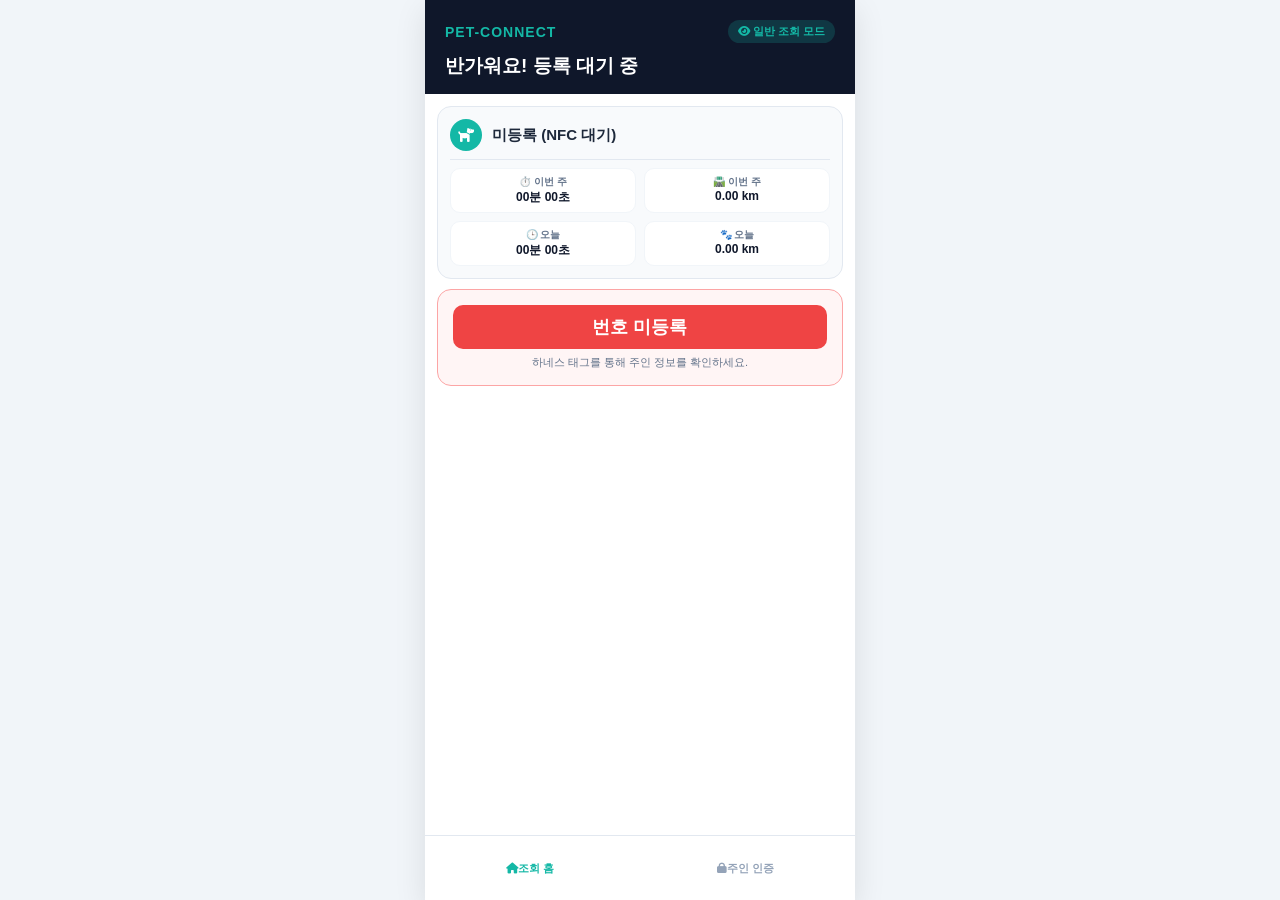
==== index.html @ a375eed9 "Update index.html" ====
<!DOCTYPE html>
<html lang="ko">
<head>
    <meta charset="UTF-8">
    <meta name="viewport" content="width=device-width, initial-scale=1.0">
    
    <meta property="og:type" content="website">
    <meta property="og:url" content="https://cordeliai.github.io/nfc_dog/">
    <meta property="og:title" content="PetConnect | 스마트 하네스 케어 시스템">
    <meta property="og:description" content="NFC 하네스 태그로 관리하는 우리 아이 맞춤형 펫테크 플랫폼">
    <meta property="og:image" content="https://cdn-icons-png.flaticon.com/512/5267/5267332.png">
    
    <title>PetConnect | 스마트 하네스 시스템</title>
    <link rel="stylesheet" href="https://cdnjs.cloudflare.com/ajax/libs/font-awesome/6.5.1/css/all.min.css">
    
    <style>
        * { box-sizing: border-box; margin: 0; padding: 0; font-family: 'Malgun Gothic', sans-serif; }
        body { background-color: #f1f5f9; display: flex; justify-content: center; min-height: 100vh; }

        .app-container {
            width: 100%; max-width: 430px; background: #ffffff; box-shadow: 0 10px 30px rgba(0,0,0,0.1);
            position: relative; display: flex; flex-direction: column; height: 100vh; overflow: hidden;
        }

        header { background-color: #0f172a; color: #ffffff; padding: 20px 20px 15px 20px; }
        .header-top { display: flex; justify-content: space-between; align-items: center; margin-bottom: 10px; }
        .logo { color: #14b8a6; font-weight: bold; letter-spacing: 1px; font-size: 14px; }
        .badge { background: rgba(20, 184, 166, 0.2); color: #14b8a6; padding: 4px 10px; border-radius: 20px; font-size: 11px; font-weight: bold; }
        .badge.admin-badge { background: rgba(239, 68, 68, 0.2); color: #ef4444; display: none; }
        header h1 { font-size: 19px; font-weight: bold; }

        main { flex-grow: 1; padding: 12px; overflow-y: auto; display: flex; flex-direction: column; gap: 10px; padding-bottom: 90px; }

        /* 대시보드 */
        .dashboard { background: #f8fafc; padding: 12px; border-radius: 14px; border: 1px solid #e2e8f0; }
        .profile { display: flex; align-items: center; gap: 10px; border-bottom: 1px solid #e2e8f0; padding-bottom: 8px; margin-bottom: 8px; }
        .profile-icon { width: 32px; height: 32px; background: #14b8a6; border-radius: 50%; display: flex; align-items: center; justify-content: center; color: white; font-size: 14px; }
        .profile-name { font-size: 15px; font-weight: bold; color: #1e293b; }
        .stats-grid { display: grid; grid-template-columns: 1fr 1fr; gap: 8px; }
        .stat-box { background: #ffffff; padding: 6px; border-radius: 10px; text-align: center; border: 1px solid #f1f5f9; }
        .stat-label { font-size: 10px; color: #64748b; font-weight: bold; }
        .stat-value { font-size: 12px; font-weight: bold; color: #0f172a; }

        /* 탭 메뉴 */
        .tab-menu { display: flex; background: #f1f5f9; padding: 4px; border-radius: 10px; margin-bottom: 5px; }
        .tab-btn { flex: 1; padding: 8px; border: none; background: none; font-size: 12px; font-weight: bold; color: #64748b; cursor: pointer; border-radius: 8px; display: flex; align-items: center; justify-content: center; gap: 4px; }
        .tab-btn.active { background: #ffffff; color: #0f172a; box-shadow: 0 2px 4px rgba(0,0,0,0.05); }

        .tab-content { display: none; flex-direction: column; gap: 10px; }
        .tab-content.active { display: flex; }

        /* 정보 수정 폼 */
        .info-form { display: flex; flex-direction: column; gap: 10px; }
        .input-group { display: flex; flex-direction: column; gap: 4px; }
        .input-group label { font-size: 12px; font-weight: bold; color: #475569; padding-left: 4px; }
        .input-group input, .input-group textarea { padding: 10px; border: 1px solid #cbd5e1; border-radius: 10px; font-size: 14px; outline: none; }
        .input-group textarea { resize: none; height: 60px; }

        /* 카드 및 버튼 */
        .card { background: #ffffff; border: 1px solid #e2e8f0; padding: 12px; border-radius: 14px; }
        .card-title { font-size: 13px; font-weight: bold; color: #1e293b; margin-bottom: 8px; display: flex; align-items: center; gap: 6px; }
        .btn-main { width: 100%; padding: 12px; background-color: #007aff; color: white; border: none; border-radius: 10px; font-size: 14px; font-weight: bold; cursor: pointer; }

        /* 산책/케어 섹션 */
        .walk-section { text-align: center; padding: 10px 0; background: #f8fafc; border-radius: 14px; border: 1px dashed #cbd5e1; }
        .circle-btn { width: 90px; height: 90px; border-radius: 50%; border: 5px solid #f1f5f9; background-color: #0f172a; color: white; font-size: 12px; font-weight: bold; display: inline-flex; flex-direction: column; align-items: center; justify-content: center; gap: 4px; cursor: pointer; }
        .feed-counter { display: flex; align-items: center; justify-content: center; gap: 15px; }
        .poop-group { display: grid; grid-template-columns: repeat(3, 1fr); gap: 6px; }
        .btn-poop { padding: 8px 2px; border: 1px solid #e2e8f0; background: #f8fafc; border-radius: 8px; font-size: 11px; font-weight: bold; color: #64748b; cursor: pointer; }
        .btn-poop.active-normal { background: #dcfce7; color: #15803d; border-color: #86efac; }
        .btn-poop.active-warn { background: #fef9c3; color: #a16207; border-color: #fef08a; }
        .btn-poop.active-danger { background: #fee2e2; color: #b91c1c; border-color: #fca5a5; }

        /* 우리엔 모달 */
        .urien-modal { position: fixed; top: 0; left: 0; width: 100%; height: 100%; background: rgba(0,0,0,0.5); display: none; justify-content: center; align-items: center; z-index: 100; padding: 15px; }
        .urien-screen { background: #f4f6fa; width: 100%; max-width: 380px; height: 85vh; border-radius: 30px; display: flex; flex-direction: column; overflow-y: auto; border: 4px solid #000; }
        .urien-header { background: #007aff; color: white; padding: 20px; }
        .urien-body { padding: 15px; display: flex; flex-direction: column; gap: 12px; }

        /* 일반 조회(SOS) 뷰 */
        .guest-view-section { background: #fff5f5; border: 1px solid #fca5a5; padding: 15px; border-radius: 14px; text-align: center; }
        .phone-display { background: #ef4444; color: white; padding: 10px; border-radius: 10px; font-size: 18px; font-weight: bold; margin-bottom: 6px; }

        /* 하단 바 */
        nav { position: absolute; bottom: 0; left: 0; width: 100%; height: 65px; border-top: 1px solid #e2e8f0; background: #ffffff; display: flex; justify-content: space-around; align-items: center; z-index: 10; }
        .nav-btn { background: none; border: none; cursor: pointer; text-align: center; font-size: 11px; font-weight: bold; color: #94a3b8; }
        .nav-btn.active { color: #14b8a6; }
        .nav-btn.owner-lock.unlocked { color: #ef4444; }
    </style>
</head>
<body>

    <div class="app-container">
        <header>
            <div class="header-top">
                <span class="logo">PET-CONNECT</span>
                <span id="guestBadge" class="badge"><i class="fa-solid fa-eye"></i> 일반 조회 모드</span>
                <span id="adminBadge" class="badge admin-badge"><i class="fa-solid fa-lock-open"></i> 주인 모드 활성</span>
            </div>
            <h1 id="welcomeText">반가워요! 등록 대기 중</h1>
        </header>

        <main>
            <div class="dashboard">
                <div class="profile">
                    <div class="profile-icon"><i class="fa-solid fa-dog"></i></div>
                    <div id="dashboardName" class="profile-name">미등록 (NFC 대기)</div>
                </div>
                <div class="stats-grid">
                    <div class="stat-box"><div class="stat-label">⏱️ 이번 주</div><div id="totalAccumulatedTime" class="stat-value">00분 00초</div></div>
                    <div class="stat-box"><div class="stat-label">🛣️ 이번 주</div><div id="totalAccumulatedKm" class="stat-value">0.00 km</div></div>
                    <div class="stat-box"><div class="stat-label">🕒 오늘</div><div id="todayTotalTime" class="stat-value">00분 00초</div></div>
                    <div class="stat-box"><div class="stat-label">🐾 오늘</div><div id="todayTotalKm" class="stat-value">0.00 km</div></div>
                </div>
            </div>

            <div id="guestView" class="guest-view-section">
                <div id="guestPhone" class="phone-display">번호 미등록</div>
                <p id="guestNotes" style="font-size:11px; color:#64748b;">하네스 태그를 통해 주인 정보를 확인하세요.</p>
            </div>

            <div id="tabMenu" class="tab-menu" style="display: none;">
                <button id="tabBtn1" class="tab-btn active" onclick="switchTab(1)">산책/케어</button>
                <button id="tabBtn2" class="tab-btn" onclick="switchTab(2)">우리엔</button>
                <button id="tabBtn3" class="tab-btn" onclick="switchTab(3)">정보 수정</button>
            </div>

            <div id="tabContent1" class="tab-content">
                <div class="walk-section">
                    <button id="walkBtn" onclick="handleWalk();" type="button" style="background: none; border: none; outline: none;">
                        <div class="circle-btn">
                            <i id="walkIcon" class="fa-solid fa-play" style="color: #14b8a6; font-size: 20px;"></i>
                            <span id="walkText">산책 시작</span>
                        </div>
                    </button>
                    <div id="timerContainer" style="display: none; margin-top: 8px;">
                        <div id="timer" style="font-size: 20px; font-weight: bold;">00:00:00</div>
                        <div id="timerKm" style="font-size: 12px; color: #14b8a6;">0.00 km</div>
                    </div>
                </div>
                <div class="card">
                    <div class="card-title">오늘 사료 급여</div>
                    <div class="feed-counter">
                        <button type="button" style="width:30px; height:30px; border-radius:50%; border:1px solid #ccc; background: white; cursor:pointer;" onclick="changeFeed(-1)">-</button>
                        <span id="feedCountDisplay" style="font-weight:bold; margin: 0 10px;">0 / 2 회</span>
                        <button type="button" style="width:30px; height:30px; border-radius:50%; border:1px solid #ccc; background: white; cursor:pointer;" onclick="changeFeed(1)">+</button>
                    </div>
                </div>
                <div class="card">
                    <div class="card-title">오늘 배변 체크</div>
                    <div class="poop-group">
                        <button id="poopNormal" type="button" class="btn-poop" onclick="selectPoop('normal')">정상</button>
                        <button id="poopSoft" type="button" class="btn-poop" onclick="selectPoop('soft')">설사</button>
                        <button id="poopHard" type="button" class="btn-poop" onclick="selectPoop('hard')">변비</button>
                    </div>
                </div>
            </div>

            <div id="tabContent2" class="tab-content">
                <div class="card" style="text-align: center; padding: 20px;">
                    <p style="font-size: 12px; color: #64748b; margin-bottom: 10px;">우리엔 병원 데이터를 동기화합니다.</p>
                    <button class="btn-main" onclick="openUrien()">우리엔 진료수첩 조회</button>
                </div>
            </div>

            <div id="tabContent3" class="tab-content">
                <div class="card">
                    <div class="card-title"><i class="fa-solid fa-pen-to-square"></i> 강아지 정보 등록/수정</div>
                    <div class="info-form">
                        <div class="input-group"><label>이름</label><input type="text" id="inputName" placeholder="예: 초코"></div>
                        <div class="input-group"><label>품종 / 나이</label><input type="text" id="inputBreed" placeholder="예: 푸들, 3세"></div>
                        <div class="input-group"><label>비상 연락처</label><input type="text" id="inputPhone" placeholder="예: 010-0000-0000"></div>
                        <div class="input-group"><label>특이사항 (유실 시 발견자 전달용)</label><textarea id="inputNotes" placeholder="예: 심장 약 복용 중, 겁이 많음"></textarea></div>
                        <button type="button" class="btn-main" onclick="saveDogInfo()" style="background:#14b8a6;">정보 저장하기</button>
                    </div>
                </div>
                <div style="display: grid; grid-template-columns: 1fr 1fr; gap: 8px;">
                    <button type="button" onclick="resetWeekly()" style="padding:10px; font-size:11px; border:1px solid #ccc; border-radius:8px; background:white; cursor:pointer;">이번 주 기록 리셋</button>
                    <button type="button" onclick="resetToday()" style="padding:10px; font-size:11px; border:1px solid #ccc; border-radius:8px; background:white; cursor:pointer;">오늘 데이터 리셋</button>
                </div>
            </div>
        </main>

        <nav>
            <button class="nav-btn active"><i class="fa-solid fa-house"></i>조회 홈</button>
            <button id="lockBtn" class="nav-btn owner-lock" onclick="toggleOwnerMode();" type="button">
                <i id="lockIcon" class="fa-solid fa-lock"></i><span id="lockText">주인 인증</span>
            </button>
        </nav>
    </div>

    <div id="urienModal" class="urien-modal">
        <div class="urien-screen">
            <div class="urien-header">우리엔 모바일 수첩</div>
            <div class="urien-body">
                <div id="urienDogName" style="font-weight:bold; font-size:18px; margin-bottom:10px;">아이 정보</div>
                <p style="font-size:12px;">예방접종 완료 (광견병 외 4종)</p>
                <button type="button" class="btn-main" style="margin-top:20px;" onclick="closeUrien()">확인 완료</button>
            </div>
        </div>
    </div>

    <script>
        let isOwnerMode = false; let isWalking = false;
        let totalSecs = 0; let todaySecs = 0; let totalKm = 0; let todayKm = 0;
        let feed = 0; let timerInterval = null;

        function saveDogInfo() {
            const name = document.getElementById('inputName').value || "이름 없음";
            const breed = document.getElementById('inputBreed').value || "미지정";
            const phone = document.getElementById('inputPhone').value || "번호 미등록";
            const notes = document.getElementById('inputNotes').value || "특이사항 없음";

            document.getElementById('welcomeText').innerText = name + " 보호자님, 안녕하세요!";
            document.getElementById('dashboardName').innerText = name + " (" + breed + ")";
            document.getElementById('guestPhone').innerText = phone;
            document.getElementById('guestNotes').innerText = notes;
            document.getElementById('urienDogName').innerText = name + "의 진료 기록";

            alert("✅ 강아지 정보가 하네스 시스템에 저장되었습니다!");
            switchTab(1); 
        }

        function toggleOwnerMode() {
            const guestBadge = document.getElementById('guestBadge');
            const adminBadge = document.getElementById('adminBadge');
            const guestView = document.getElementById('guestView');
            const tabMenu = document.getElementById('tabMenu');
            const lockIcon = document.getElementById('lockIcon');
            const lockText = document.getElementById('lockText');

            if (!isOwnerMode) {
                if (prompt("🔒 패스워드 입력 (1234)") === "1234") {
                    isOwnerMode = true;
                    guestBadge.style.display = "none";
                    adminBadge.style.display = "inline-block";
                    guestView.style.display = "none";
                    tabMenu.style.display = "flex";
                    switchTab(1);
                    lockIcon.className = "fa-solid fa-lock-open";
                    lockText.innerText = "로그아웃";
                }
            } else {
                isOwnerMode = false;
                guestBadge.style.display = "inline-block";
                adminBadge.style.display = "none";
                guestView.style.display = "block";
                tabMenu.style.display = "none";
                
                for(let i=1; i<=3; i++) {
                    document.getElementById('tabContent'+i).classList.remove('active');
                }
                
                lockIcon.className = "fa-solid fa-lock";
                lockText.innerText = "주인 인증";
            }
        }

        function switchTab(n) {
            for(let i=1; i<=3; i++) {
                document.getElementById('tabBtn'+i).classList.toggle('active', i===n);
                document.getElementById('tabContent'+i).classList.toggle('active', i===n);
            }
        }

        function handleWalk() {
            isWalking = !isWalking;
            if(isWalking) {
                document.getElementById('walkText').innerText = "종료";
                document.getElementById('timerContainer').style.display = "block";
                let s = 0;
                timerInterval = setInterval(() => {
                    s++;
                    document.getElementById('timer').innerText = new Date(s * 1000).toISOString().substr(11, 8);
                    document.getElementById('timerKm').innerText = ((s * 1.1) / 1000).toFixed(2) + " km";
                    todaySecs++; todayKm += 0.0011;
                }, 1000);
            } else {
                clearInterval(timerInterval);
                document.getElementById('walkText').innerText = "산책 시작";
                totalSecs += todaySecs; totalKm += todayKm;
                updateDashboard();
                document.getElementById('timerContainer').style.display = "none";
            }
        }

        function updateDashboard() {
            document.getElementById('totalAccumulatedTime').innerText = Math.floor(totalSecs/60) + "분";
            document.getElementById('totalAccumulatedKm').innerText = totalKm.toFixed(2) + " km";
            document.getElementById('todayTotalTime').innerText = Math.floor(todaySecs/60) + "분";
            document.getElementById('todayTotalKm').innerText = todayKm.toFixed(2) + " km";
        }

        function changeFeed(n) { feed += n; if(feed<0) feed=0; document.getElementById('feedCountDisplay').innerText = feed + " / 2 회"; }
        
        function selectPoop(t) { 
            document.getElementById('poopNormal').className = 'btn-poop' + (t==='normal'?' active-normal':'');
            document.getElementById('poopSoft').className = 'btn-poop' + (t==='soft'?' active-warn':'');
            document.getElementById('poopHard').className = 'btn-poop' + (t==='hard'?' active-danger':'');
        }
        function openUrien() { document.getElementById('urienModal').style.display = 'flex'; }
        function closeUrien() { document.getElementById('urienModal').style.display = 'none'; }
        function resetWeekly() { totalSecs = 0; totalKm = 0; updateDashboard(); }
        function resetToday() { todaySecs = 0; todayKm = 0; feed = 0; updateDashboard(); }
    </script>
</body>
</html>
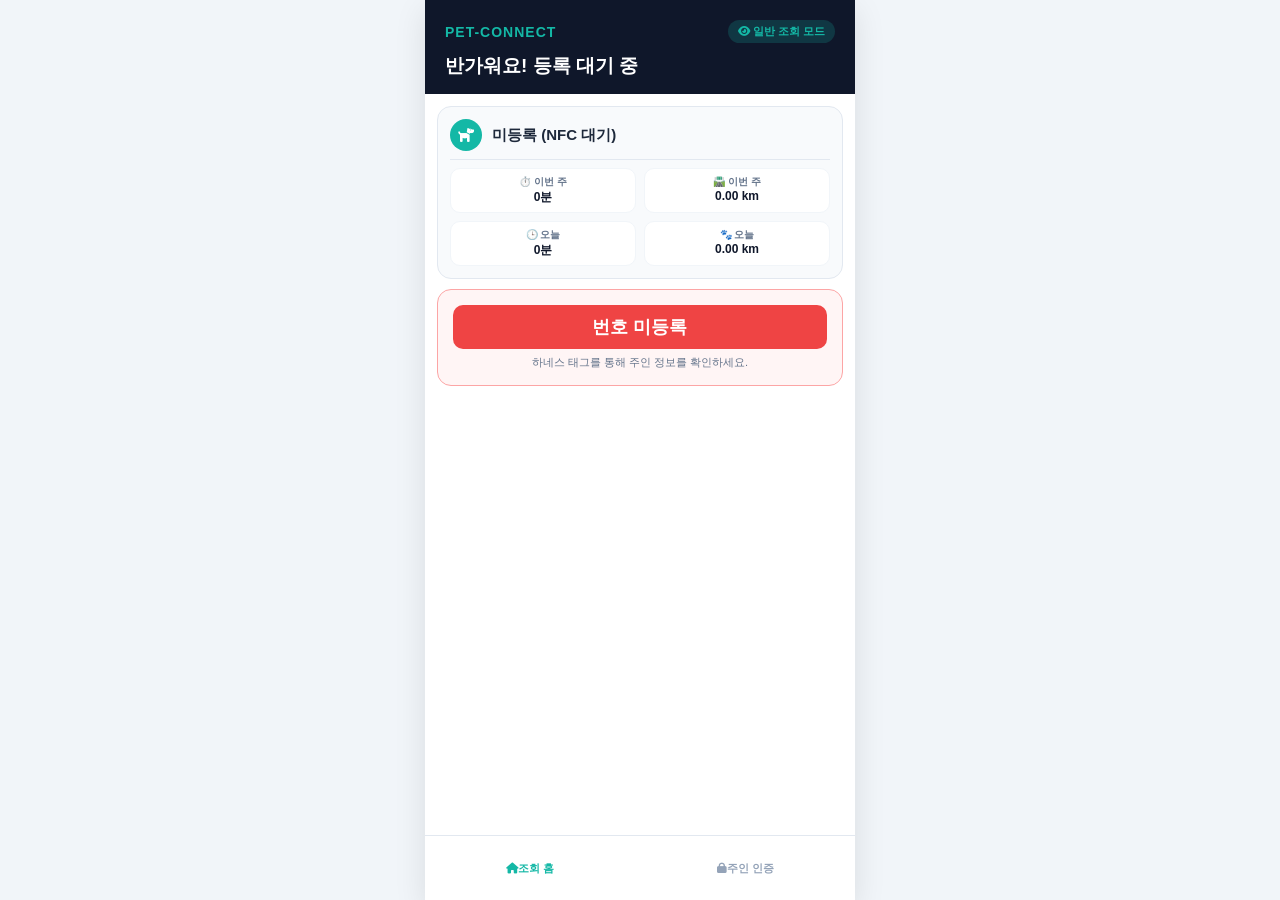
==== commit a5966b65: "Update index.html" ====
--- a/index.html
+++ b/index.html
@@ -64,9 +64,16 @@
         /* 산책/케어 섹션 */
         .walk-section { text-align: center; padding: 10px 0; background: #f8fafc; border-radius: 14px; border: 1px dashed #cbd5e1; }
         .circle-btn { width: 90px; height: 90px; border-radius: 50%; border: 5px solid #f1f5f9; background-color: #0f172a; color: white; font-size: 12px; font-weight: bold; display: inline-flex; flex-direction: column; align-items: center; justify-content: center; gap: 4px; cursor: pointer; }
-        .feed-counter { display: flex; align-items: center; justify-content: center; gap: 15px; }
+        
+        /* 급여 및 나이 선택 */
+        .feed-counter { display: flex; align-items: center; justify-content: center; gap: 15px; margin-bottom: 8px; }
+        .target-select-box { text-align: center; font-size: 11px; color: #64748b; border-top: 1px solid #f1f5f9; padding-top: 8px; margin-top: 4px; }
+        .target-select { padding: 3px 6px; border-radius: 6px; border: 1px solid #cbd5e1; font-size: 11px; outline: none; margin-left: 4px; }
+
+        /* 🌟 배변 버튼 토글 그룹 및 이모티콘 디자인 복구 */
         .poop-group { display: grid; grid-template-columns: repeat(3, 1fr); gap: 6px; }
-        .btn-poop { padding: 8px 2px; border: 1px solid #e2e8f0; background: #f8fafc; border-radius: 8px; font-size: 11px; font-weight: bold; color: #64748b; cursor: pointer; }
+        .btn-poop { padding: 10px 4px; border: 1px solid #e2e8f0; background: #f8fafc; border-radius: 10px; font-size: 12px; font-weight: bold; color: #64748b; cursor: pointer; text-align: center; transition: all 0.2s; }
+        .btn-poop i { display: block; font-size: 18px; margin-bottom: 4px; }
         .btn-poop.active-normal { background: #dcfce7; color: #15803d; border-color: #86efac; }
         .btn-poop.active-warn { background: #fef9c3; color: #a16207; border-color: #fef08a; }
         .btn-poop.active-danger { background: #fee2e2; color: #b91c1c; border-color: #fca5a5; }
@@ -138,6 +145,7 @@
                         <div id="timerKm" style="font-size: 12px; color: #14b8a6;">0.00 km</div>
                     </div>
                 </div>
+                
                 <div class="card">
                     <div class="card-title">오늘 사료 급여</div>
                     <div class="feed-counter">
@@ -145,13 +153,28 @@
                         <span id="feedCountDisplay" style="font-weight:bold; margin: 0 10px;">0 / 2 회</span>
                         <button type="button" style="width:30px; height:30px; border-radius:50%; border:1px solid #ccc; background: white; cursor:pointer;" onclick="changeFeed(1)">+</button>
                     </div>
-                </div>
+                    <div class="target-select-box">
+                        아이 나이별 권장 횟수 설정:
+                        <select id="targetSelect" class="target-select" onchange="updateTargetFeed();">
+                            <option value="2" selected>2회 (성견 기본)</option>
+                            <option value="3">3회 (유견/노령견)</option>
+                            <option value="4">4회 (아기 강아지)</option>
+                        </select>
+                    </div>
+                </div>
+                
                 <div class="card">
                     <div class="card-title">오늘 배변 체크</div>
                     <div class="poop-group">
-                        <button id="poopNormal" type="button" class="btn-poop" onclick="selectPoop('normal')">정상</button>
-                        <button id="poopSoft" type="button" class="btn-poop" onclick="selectPoop('soft')">설사</button>
-                        <button id="poopHard" type="button" class="btn-poop" onclick="selectPoop('hard')">변비</button>
+                        <button id="poopNormal" type="button" class="btn-poop" onclick="selectPoop('normal')">
+                            <i class="fa-solid fa-face-smile"></i>정상
+                        </button>
+                        <button id="poopSoft" type="button" class="btn-poop" onclick="selectPoop('soft')">
+                            <i class="fa-solid fa-droplet"></i>설사
+                        </button>
+                        <button id="poopHard" type="button" class="btn-poop" onclick="selectPoop('hard')">
+                            <i class="fa-solid fa-triangle-exclamation"></i>변비
+                        </button>
                     </div>
                 </div>
             </div>
@@ -203,7 +226,9 @@
     <script>
         let isOwnerMode = false; let isWalking = false;
         let totalSecs = 0; let todaySecs = 0; let totalKm = 0; let todayKm = 0;
-        let feed = 0; let timerInterval = null;
+        let feed = 0; let targetFeed = 2; let timerInterval = null;
+
+        window.onload = function() { updateDashboard(); };
 
         function saveDogInfo() {
             const name = document.getElementById('inputName').value || "이름 없음";
@@ -263,6 +288,17 @@
             }
         }
 
+        function updateTargetFeed() {
+            targetFeed = parseInt(document.getElementById('targetSelect').value);
+            document.getElementById('feedCountDisplay').innerText = feed + " / " + targetFeed + " 회";
+        }
+
+        function changeFeed(n) { 
+            feed += n; 
+            if(feed < 0) feed = 0; 
+            document.getElementById('feedCountDisplay').innerText = feed + " / " + targetFeed + " 회"; 
+        }
+        
         function handleWalk() {
             isWalking = !isWalking;
             if(isWalking) {
@@ -290,18 +326,17 @@
             document.getElementById('todayTotalTime').innerText = Math.floor(todaySecs/60) + "분";
             document.getElementById('todayTotalKm').innerText = todayKm.toFixed(2) + " km";
         }
-
-        function changeFeed(n) { feed += n; if(feed<0) feed=0; document.getElementById('feedCountDisplay').innerText = feed + " / 2 회"; }
         
         function selectPoop(t) { 
             document.getElementById('poopNormal').className = 'btn-poop' + (t==='normal'?' active-normal':'');
             document.getElementById('poopSoft').className = 'btn-poop' + (t==='soft'?' active-warn':'');
             document.getElementById('poopHard').className = 'btn-poop' + (t==='hard'?' active-danger':'');
         }
+        
         function openUrien() { document.getElementById('urienModal').style.display = 'flex'; }
         function closeUrien() { document.getElementById('urienModal').style.display = 'none'; }
         function resetWeekly() { totalSecs = 0; totalKm = 0; updateDashboard(); }
-        function resetToday() { todaySecs = 0; todayKm = 0; feed = 0; updateDashboard(); }
+        function resetToday() { todaySecs = 0; todayKm = 0; feed = 0; document.getElementById('feedCountDisplay').innerText = "0 / " + targetFeed + " 회"; selectPoop('none'); updateDashboard(); }
     </script>
 </body>
 </html>
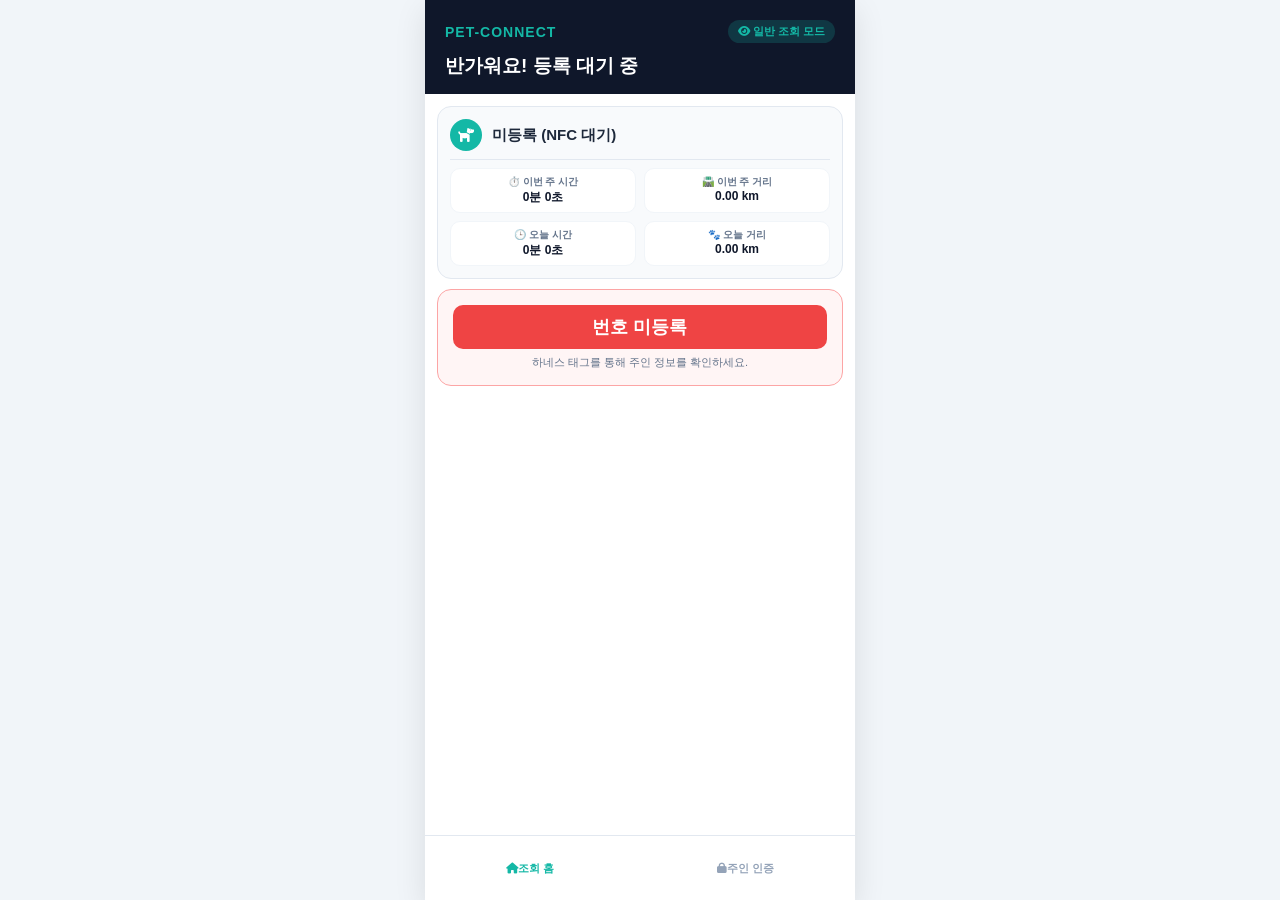
==== commit cdaf2e68: "Add files via upload" ====
--- a/index.html
+++ b/index.html
@@ -70,7 +70,7 @@
         .target-select-box { text-align: center; font-size: 11px; color: #64748b; border-top: 1px solid #f1f5f9; padding-top: 8px; margin-top: 4px; }
         .target-select { padding: 3px 6px; border-radius: 6px; border: 1px solid #cbd5e1; font-size: 11px; outline: none; margin-left: 4px; }
 
-        /* 🌟 배변 버튼 토글 그룹 및 이모티콘 디자인 복구 */
+        /* 배변 버튼 그룹 */
         .poop-group { display: grid; grid-template-columns: repeat(3, 1fr); gap: 6px; }
         .btn-poop { padding: 10px 4px; border: 1px solid #e2e8f0; background: #f8fafc; border-radius: 10px; font-size: 12px; font-weight: bold; color: #64748b; cursor: pointer; text-align: center; transition: all 0.2s; }
         .btn-poop i { display: block; font-size: 18px; margin-bottom: 4px; }
@@ -78,13 +78,32 @@
         .btn-poop.active-warn { background: #fef9c3; color: #a16207; border-color: #fef08a; }
         .btn-poop.active-danger { background: #fee2e2; color: #b91c1c; border-color: #fca5a5; }
 
-        /* 우리엔 모달 */
+        /* 🌟🌟🌟 [복구] 이미지와 100% 똑같은 우리엔 모달 고해상도 디자인 🌟🌟🌟 */
         .urien-modal { position: fixed; top: 0; left: 0; width: 100%; height: 100%; background: rgba(0,0,0,0.5); display: none; justify-content: center; align-items: center; z-index: 100; padding: 15px; }
-        .urien-screen { background: #f4f6fa; width: 100%; max-width: 380px; height: 85vh; border-radius: 30px; display: flex; flex-direction: column; overflow-y: auto; border: 4px solid #000; }
-        .urien-header { background: #007aff; color: white; padding: 20px; }
+        .urien-screen { background: #f4f6fa; width: 100%; max-width: 390px; height: 85vh; border-radius: 30px; display: flex; flex-direction: column; overflow-y: auto; border: 4px solid #000; box-shadow: 0 20px 40px rgba(0,0,0,0.3); }
+        .urien-header { background: #007aff; color: white; padding: 22px 20px; text-align: left; }
+        .urien-header .sub { font-size: 11px; opacity: 0.9; font-weight: bold; }
+        .urien-header .main-title { font-size: 19px; font-weight: bold; margin-top: 5px; line-height: 1.4; }
+        
         .urien-body { padding: 15px; display: flex; flex-direction: column; gap: 12px; }
-
-        /* 일반 조회(SOS) 뷰 */
+        .urien-pass-title { font-size: 13px; color: #64748b; font-weight: bold; text-align: right; margin-bottom: 2px; }
+        
+        .urien-main-card { background: white; border-radius: 20px; padding: 20px; border: 1px solid #e2e8f0; position: relative; }
+        .urien-badge-group { display: flex; gap: 6px; margin-bottom: 12px; }
+        .urien-s-badge { background: #e0f2fe; color: #0369a1; font-size: 11px; padding: 3px 8px; border-radius: 6px; font-weight: bold; }
+        .urien-main-card h2 { font-size: 18px; font-weight: bold; color: #1e293b; margin-bottom: 15px; }
+        .urien-info-line { font-size: 12px; color: #475569; margin-bottom: 6px; }
+        .urien-dog-thumb { position: absolute; top: 20px; right: 20px; width: 55px; height: 55px; border-radius: 50%; background: #e2e8f0; display: flex; align-items: center; justify-content: center; font-size: 26px; border: 2px solid #007aff; color: #007aff; }
+
+        .urien-sub-card { background: #1e3a8a; color: white; border-radius: 16px; padding: 15px; display: flex; flex-direction: column; gap: 10px; }
+        .urien-sub-card.light { background: white; color: #1e293b; border: 1px solid #e2e8f0; }
+        .urien-sub-top { display: flex; justify-content: space-between; font-weight: bold; font-size: 14px; }
+        .urien-sub-grid { display: flex; gap: 8px; margin-top: 5px; }
+        .urien-dot-box { width: 45px; height: 35px; background: rgba(255,255,255,0.2); border-radius: 8px; display: flex; align-items: center; justify-content: center; font-size: 14px; }
+        .urien-dot-box.active { background: #007aff; color: white; }
+        .urien-dot-box.light-active { background: #f1f5f9; color: #007aff; border: 1px solid #cbd5e1; }
+
+        /* 발견자 조회(SOS) 뷰 */
         .guest-view-section { background: #fff5f5; border: 1px solid #fca5a5; padding: 15px; border-radius: 14px; text-align: center; }
         .phone-display { background: #ef4444; color: white; padding: 10px; border-radius: 10px; font-size: 18px; font-weight: bold; margin-bottom: 6px; }
 
@@ -114,10 +133,10 @@
                     <div id="dashboardName" class="profile-name">미등록 (NFC 대기)</div>
                 </div>
                 <div class="stats-grid">
-                    <div class="stat-box"><div class="stat-label">⏱️ 이번 주</div><div id="totalAccumulatedTime" class="stat-value">00분 00초</div></div>
-                    <div class="stat-box"><div class="stat-label">🛣️ 이번 주</div><div id="totalAccumulatedKm" class="stat-value">0.00 km</div></div>
-                    <div class="stat-box"><div class="stat-label">🕒 오늘</div><div id="todayTotalTime" class="stat-value">00분 00초</div></div>
-                    <div class="stat-box"><div class="stat-label">🐾 오늘</div><div id="todayTotalKm" class="stat-value">0.00 km</div></div>
+                    <div class="stat-box"><div class="stat-label">⏱️ 이번 주 시간</div><div id="totalAccumulatedTime" class="stat-value">00분 00초</div></div>
+                    <div class="stat-box"><div class="stat-label">🛣️ 이번 주 거리</div><div id="totalAccumulatedKm" class="stat-value">0.00 km</div></div>
+                    <div class="stat-box"><div class="stat-label">🕒 오늘 시간</div><div id="todayTotalTime" class="stat-value">00분 00초</div></div>
+                    <div class="stat-box"><div class="stat-label">🐾 오늘 거리</div><div id="todayTotalKm" class="stat-value">0.00 km</div></div>
                 </div>
             </div>
 
@@ -128,7 +147,7 @@
 
             <div id="tabMenu" class="tab-menu" style="display: none;">
                 <button id="tabBtn1" class="tab-btn active" onclick="switchTab(1)">산책/케어</button>
-                <button id="tabBtn2" class="tab-btn" onclick="switchTab(2)">우리엔</button>
+                <button id="tabBtn2" class="tab-btn" onclick="switchTab(2)">우리엔 수첩</button>
                 <button id="tabBtn3" class="tab-btn" onclick="switchTab(3)">정보 수정</button>
             </div>
 
@@ -180,9 +199,13 @@
             </div>
 
             <div id="tabContent2" class="tab-content">
-                <div class="card" style="text-align: center; padding: 20px;">
-                    <p style="font-size: 12px; color: #64748b; margin-bottom: 10px;">우리엔 병원 데이터를 동기화합니다.</p>
-                    <button class="btn-main" onclick="openUrien()">우리엔 진료수첩 조회</button>
+                <div class="card" style="text-align: center; padding: 25px 15px;">
+                    <p style="font-size: 13px; color: #64748b; margin-bottom: 15px; line-height: 1.4;">
+                        대한민국 대표 반려동물 플랫폼 <b>'우리엔'</b>의<br>실시간 모바일 진료 수첩 데이터를 하네스에 동기화합니다.
+                    </p>
+                    <button class="btn-main" style="background:#007aff;" onclick="openUrien()">
+                        <i class="fa-solid fa-shield-cat"></i> 우리엔 모바일 진료수첩 조회
+                    </button>
                 </div>
             </div>
 
@@ -214,11 +237,51 @@
 
     <div id="urienModal" class="urien-modal">
         <div class="urien-screen">
-            <div class="urien-header">우리엔 모바일 수첩</div>
+            <div class="urien-header">
+                <div class="sub">대한민국 대표 반려동물 플랫폼, 우리엔</div>
+                <div class="main-title">우리아이 건강 관리를 위한<br>모바일 진료수첩</div>
+            </div>
+            
             <div class="urien-body">
-                <div id="urienDogName" style="font-weight:bold; font-size:18px; margin-bottom:10px;">아이 정보</div>
-                <p style="font-size:12px;">예방접종 완료 (광견병 외 4종)</p>
-                <button type="button" class="btn-main" style="margin-top:20px;" onclick="closeUrien()">확인 완료</button>
+                <div class="urien-pass-title">동반출입 패스</div>
+                
+                <div class="urien-main-card">
+                    <div class="urien-badge-group">
+                        <span class="urien-s-badge" style="background:#007aff; color:white;"><i class="fa-solid fa-check"></i> 광견병 백신</span>
+                        <span class="urien-s-badge">2회차 접종</span>
+                    </div>
+                    <h2>예방접종 완료</h2>
+                    <div class="urien-info-line"><b>이름 |</b> <span id="urienTargetName">초코</span> (레오 데모 변환)</div>
+                    <div class="urien-info-line"><b>대표 병원 |</b> 우리엔 동물병원</div>
+                    <div class="urien-info-line" style="font-family:monospace;"><b>동물등록번호 |</b> 0140700A0001</div>
+                    <div class="urien-dog-thumb"><i class="fa-solid fa-dog"></i></div>
+                </div>
+
+                <div class="urien-sub-card">
+                    <div class="urien-sub-top">
+                        <span>광견병 백신 &gt;</span>
+                        <span style="font-size:11px; opacity:0.8; text-align:right;">총 2회 접종<br>최근 접종일 | 26.03.11</span>
+                    </div>
+                    <div class="urien-sub-grid">
+                        <div class="urien-dot-box active"><i class="fa-solid fa-check"></i></div>
+                        <div class="urien-dot-box active"><i class="fa-solid fa-check"></i></div>
+                        <div class="urien-dot-box"></div>
+                    </div>
+                </div>
+
+                <div class="urien-sub-card light">
+                    <div class="urien-sub-top">
+                        <span>종합백신 &gt;</span>
+                        <span style="font-size:11px; color:#64748b; text-align:right;">총 1회 접종<br>최근 접종일 | 26.01.01</span>
+                    </div>
+                    <div class="urien-sub-grid">
+                        <div class="urien-dot-box light-active"><i class="fa-solid fa-check" style="color:#007aff;"></i></div>
+                        <div class="urien-dot-box"></div>
+                        <div class="urien-dot-box"></div>
+                    </div>
+                </div>
+
+                <button class="btn-main" style="margin-top:10px; background:#007aff;" onclick="closeUrien()">확인 및 창 닫기</button>
             </div>
         </div>
     </div>
@@ -240,7 +303,9 @@
             document.getElementById('dashboardName').innerText = name + " (" + breed + ")";
             document.getElementById('guestPhone').innerText = phone;
             document.getElementById('guestNotes').innerText = notes;
-            document.getElementById('urienDogName').innerText = name + "의 진료 기록";
+            
+            // 🌟 우리엔 면액 패스 내부의 이름 데이터도 동적으로 수정 연동!
+            document.getElementById('urienTargetName').innerText = name;
 
             alert("✅ 강아지 정보가 하네스 시스템에 저장되었습니다!");
             switchTab(1); 
@@ -321,9 +386,9 @@
         }
 
         function updateDashboard() {
-            document.getElementById('totalAccumulatedTime').innerText = Math.floor(totalSecs/60) + "분";
+            document.getElementById('totalAccumulatedTime').innerText = Math.floor(totalSecs/60) + "분 " + (totalSecs % 60) + "초";
             document.getElementById('totalAccumulatedKm').innerText = totalKm.toFixed(2) + " km";
-            document.getElementById('todayTotalTime').innerText = Math.floor(todaySecs/60) + "분";
+            document.getElementById('todayTotalTime').innerText = Math.floor(todaySecs/60) + "분 " + (todaySecs % 60) + "초";
             document.getElementById('todayTotalKm').innerText = todayKm.toFixed(2) + " km";
         }
         
@@ -339,4 +404,4 @@
         function resetToday() { todaySecs = 0; todayKm = 0; feed = 0; document.getElementById('feedCountDisplay').innerText = "0 / " + targetFeed + " 회"; selectPoop('none'); updateDashboard(); }
     </script>
 </body>
-</html>
+</html>
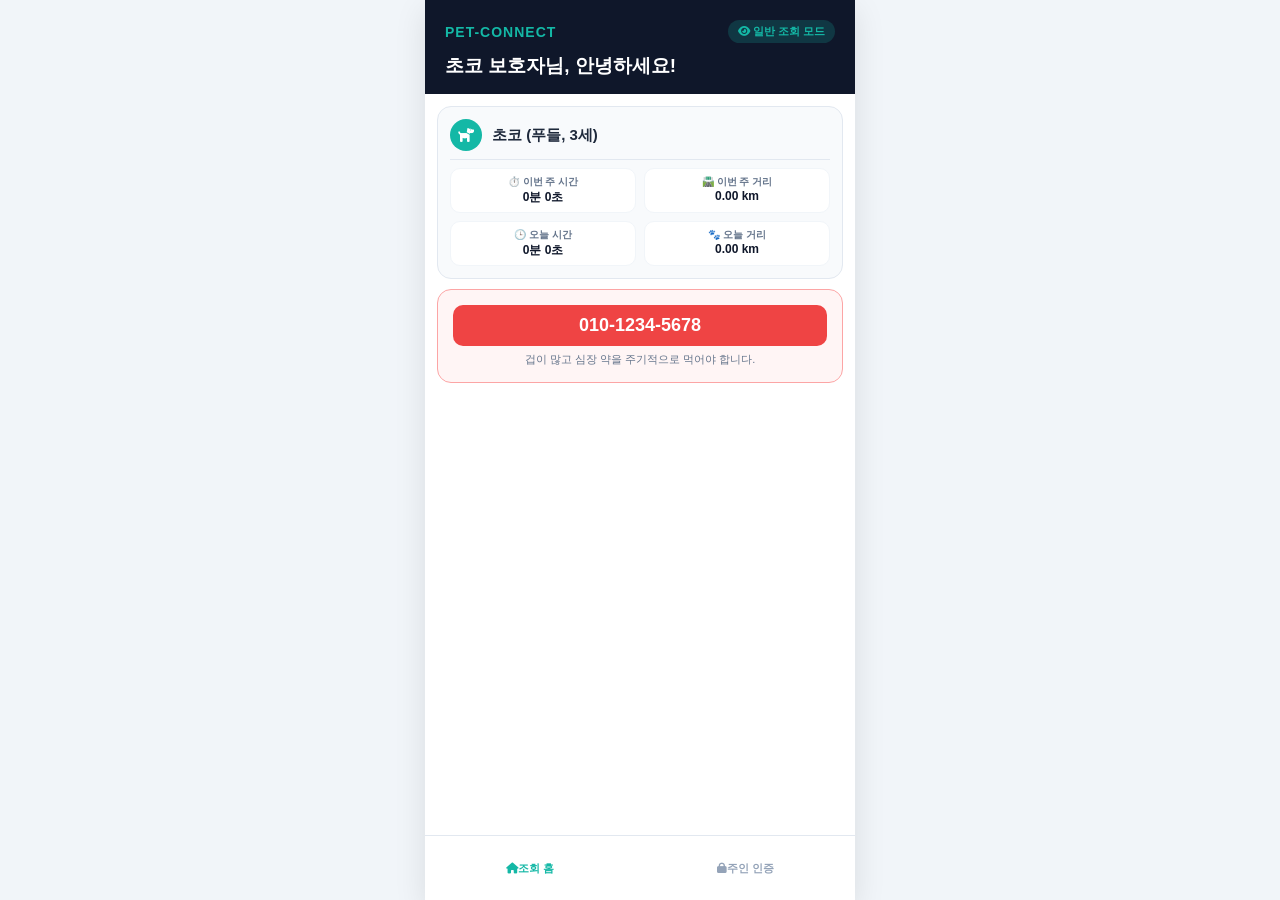
==== commit c293e7b8: "Add files via upload" ====
--- a/index.html
+++ b/index.html
@@ -78,9 +78,9 @@
         .btn-poop.active-warn { background: #fef9c3; color: #a16207; border-color: #fef08a; }
         .btn-poop.active-danger { background: #fee2e2; color: #b91c1c; border-color: #fca5a5; }
 
-        /* 🌟🌟🌟 [복구] 이미지와 100% 똑같은 우리엔 모달 고해상도 디자인 🌟🌟🌟 */
+        /* 우리엔 모달 고해상도 디자인 */
         .urien-modal { position: fixed; top: 0; left: 0; width: 100%; height: 100%; background: rgba(0,0,0,0.5); display: none; justify-content: center; align-items: center; z-index: 100; padding: 15px; }
-        .urien-screen { background: #f4f6fa; width: 100%; max-width: 390px; height: 85vh; border-radius: 30px; display: flex; flex-direction: column; overflow-y: auto; border: 4px solid #000; box-shadow: 0 20px 40px rgba(0,0,0,0.3); }
+        .urien-screen { background: #f4f6fa; width: 100%; max-width: 380px; height: 85vh; border-radius: 30px; display: flex; flex-direction: column; overflow-y: auto; border: 4px solid #000; box-shadow: 0 20px 40px rgba(0,0,0,0.3); }
         .urien-header { background: #007aff; color: white; padding: 22px 20px; text-align: left; }
         .urien-header .sub { font-size: 11px; opacity: 0.9; font-weight: bold; }
         .urien-header .main-title { font-size: 19px; font-weight: bold; margin-top: 5px; line-height: 1.4; }
@@ -102,6 +102,11 @@
         .urien-dot-box { width: 45px; height: 35px; background: rgba(255,255,255,0.2); border-radius: 8px; display: flex; align-items: center; justify-content: center; font-size: 14px; }
         .urien-dot-box.active { background: #007aff; color: white; }
         .urien-dot-box.light-active { background: #f1f5f9; color: #007aff; border: 1px solid #cbd5e1; }
+
+        /* API 연동 모킹 로더 */
+        .api-loader-overlay { position: fixed; top: 0; left: 0; width: 100%; height: 100%; background: rgba(15, 23, 42, 0.85); display: none; flex-direction: column; justify-content: center; align-items: center; z-index: 200; color: white; text-align: center; }
+        .spinner { width: 50px; height: 50px; border: 5px solid rgba(255,255,255,0.2); border-top: 5px solid #14b8a6; border-radius: 50%; animation: spin 1s linear infinite; margin-bottom: 15px; }
+        @keyframes spin { 0% { transform: rotate(0deg); } 100% { transform: rotate(360deg); } }
 
         /* 발견자 조회(SOS) 뷰 */
         .guest-view-section { background: #fff5f5; border: 1px solid #fca5a5; padding: 15px; border-radius: 14px; text-align: center; }
@@ -123,14 +128,14 @@
                 <span id="guestBadge" class="badge"><i class="fa-solid fa-eye"></i> 일반 조회 모드</span>
                 <span id="adminBadge" class="badge admin-badge"><i class="fa-solid fa-lock-open"></i> 주인 모드 활성</span>
             </div>
-            <h1 id="welcomeText">반가워요! 등록 대기 중</h1>
+            <h1 id="welcomeText">초코 보호자님, 안녕하세요!</h1>
         </header>
 
         <main>
             <div class="dashboard">
                 <div class="profile">
                     <div class="profile-icon"><i class="fa-solid fa-dog"></i></div>
-                    <div id="dashboardName" class="profile-name">미등록 (NFC 대기)</div>
+                    <div id="dashboardName" class="profile-name">초코 (푸들, 3세)</div>
                 </div>
                 <div class="stats-grid">
                     <div class="stat-box"><div class="stat-label">⏱️ 이번 주 시간</div><div id="totalAccumulatedTime" class="stat-value">00분 00초</div></div>
@@ -141,8 +146,8 @@
             </div>
 
             <div id="guestView" class="guest-view-section">
-                <div id="guestPhone" class="phone-display">번호 미등록</div>
-                <p id="guestNotes" style="font-size:11px; color:#64748b;">하네스 태그를 통해 주인 정보를 확인하세요.</p>
+                <div id="guestPhone" class="phone-display">010-1234-5678</div>
+                <p id="guestNotes" style="font-size:11px; color:#64748b;">겁이 많고 심장 약을 주기적으로 먹어야 합니다.</p>
             </div>
 
             <div id="tabMenu" class="tab-menu" style="display: none;">
@@ -203,8 +208,8 @@
                     <p style="font-size: 13px; color: #64748b; margin-bottom: 15px; line-height: 1.4;">
                         대한민국 대표 반려동물 플랫폼 <b>'우리엔'</b>의<br>실시간 모바일 진료 수첩 데이터를 하네스에 동기화합니다.
                     </p>
-                    <button class="btn-main" style="background:#007aff;" onclick="openUrien()">
-                        <i class="fa-solid fa-shield-cat"></i> 우리엔 모바일 진료수첩 조회
+                    <button class="btn-main" style="background:#007aff;" onclick="triggerUrienSync()">
+                        <i class="fa-solid fa-rotate"></i> 우리엔 실시간 데이터 연동하기
                     </button>
                 </div>
             </div>
@@ -215,14 +220,14 @@
                     <div class="info-form">
                         <div class="input-group"><label>이름</label><input type="text" id="inputName" placeholder="예: 초코"></div>
                         <div class="input-group"><label>품종 / 나이</label><input type="text" id="inputBreed" placeholder="예: 푸들, 3세"></div>
-                        <div class="input-group"><label>비상 연락처</label><input type="text" id="inputPhone" placeholder="예: 010-0000-0000"></div>
-                        <div class="input-group"><label>특이사항 (유실 시 발견자 전달용)</label><textarea id="inputNotes" placeholder="예: 심장 약 복용 중, 겁이 많음"></textarea></div>
+                        <div class="input-group"><label>비상 연락처</label><input type="text" id="inputPhone" placeholder="예: 010-1234-5678"></div>
+                        <div class="input-group"><label>특이사항 (유실 시 발견자 전달용)</label><textarea id="inputNotes" placeholder="예: 겁이 많고 심장 약을 주기적으로 먹어야 합니다."></textarea></div>
                         <button type="button" class="btn-main" onclick="saveDogInfo()" style="background:#14b8a6;">정보 저장하기</button>
                     </div>
                 </div>
                 <div style="display: grid; grid-template-columns: 1fr 1fr; gap: 8px;">
-                    <button type="button" onclick="resetWeekly()" style="padding:10px; font-size:11px; border:1px solid #ccc; border-radius:8px; background:white; cursor:pointer;">이번 주 기록 리셋</button>
-                    <button type="button" onclick="resetToday()" style="padding:10px; font-size:11px; border:1px solid #ccc; border-radius:8px; background:white; cursor:pointer;">오늘 데이터 리셋</button>
+                    <button type="button" onclick="resetWeekly()" style="padding:10px; font-size:11px; border:1px solid #ccc; border-radius:8px; background:white; cursor:pointer;">전체 주간 초기화</button>
+                    <button type="button" onclick="resetToday()" style="padding:10px; font-size:11px; border:1px solid #ccc; border-radius:8px; background:white; cursor:pointer;">오늘 하루 초기화</button>
                 </div>
             </div>
         </main>
@@ -233,6 +238,12 @@
                 <i id="lockIcon" class="fa-solid fa-lock"></i><span id="lockText">주인 인증</span>
             </button>
         </nav>
+    </div>
+
+    <div id="apiLoader" class="api-loader-overlay">
+        <div class="spinner"></div>
+        <h3 id="loaderStatus" style="font-size:16px; font-weight:bold; letter-spacing:0.5px;">uriEn 모바일 클라우드와 통신 중...</h3>
+        <p style="font-size:12px; color:#94a3b8; margin-top:5px;">하네스 내 고유 칩셋 암호화 토큰 검증 중</p>
     </div>
 
     <div id="urienModal" class="urien-modal">
@@ -281,7 +292,7 @@
                     </div>
                 </div>
 
-                <button class="btn-main" style="margin-top:10px; background:#007aff;" onclick="closeUrien()">확인 및 창 닫기</button>
+                <button type="button" class="btn-main" style="margin-top:10px; background:#007aff;" onclick="closeUrien()">확인 및 창 닫기</button>
             </div>
         </div>
     </div>
@@ -289,9 +300,28 @@
     <script>
         let isOwnerMode = false; let isWalking = false;
         let totalSecs = 0; let todaySecs = 0; let totalKm = 0; let todayKm = 0;
-        let feed = 0; let targetFeed = 2; let timerInterval = null;
-
-        window.onload = function() { updateDashboard(); };
+        let feed = 0; let targetFeed = 2; let selectedPoopType = 'none'; let timerInterval = null;
+
+        // 🌟 앱 구동 즉시 영구보존 창고 확인 후 없으면 '초코' 데이터 기본 셋인 주입
+        window.onload = function() {
+            if (!localStorage.getItem('dog_name')) {
+                localStorage.setItem('dog_name', "초코");
+                localStorage.setItem('dog_breed', "푸들, 3세");
+                localStorage.setItem('dog_phone', "010-1234-5678");
+                localStorage.setItem('dog_notes', "겁이 많고 심장 약을 주기적으로 먹어야 합니다.");
+            }
+            loadSavedData();
+            updateDashboard();
+        };
+
+        function triggerUrienSync() {
+            const loader = document.getElementById('apiLoader');
+            const statusText = document.getElementById('loaderStatus');
+            loader.style.display = 'flex';
+            statusText.innerText = "uriEn 모바일 클라우드와 통신 중...";
+            setTimeout(() => { statusText.innerText = "환자 DB 및 백신 접종 이력 동기화 중..."; }, 1000);
+            setTimeout(() => { loader.style.display = 'none'; openUrien(); }, 2000);
+        }
 
         function saveDogInfo() {
             const name = document.getElementById('inputName').value || "이름 없음";
@@ -299,50 +329,70 @@
             const phone = document.getElementById('inputPhone').value || "번호 미등록";
             const notes = document.getElementById('inputNotes').value || "특이사항 없음";
 
+            localStorage.setItem('dog_name', name);
+            localStorage.setItem('dog_breed', breed);
+            localStorage.setItem('dog_phone', phone);
+            localStorage.setItem('dog_notes', notes);
+
+            applyDogUi(name, breed, phone, notes);
+            alert("✅ 변경된 데이터가 하네스 칩셋 브라우저에 실시간 동기화 완료되었습니다!");
+            switchTab(1); 
+        }
+
+        function loadSavedData() {
+            const name = localStorage.getItem('dog_name') || "초코";
+            const breed = localStorage.getItem('dog_breed') || "푸들, 3세";
+            const phone = localStorage.getItem('dog_phone') || "010-1234-5678";
+            const notes = localStorage.getItem('dog_notes') || "겁이 많고 심장 약을 주기적으로 먹어야 합니다.";
+
+            document.getElementById('inputName').value = name;
+            document.getElementById('inputBreed').value = breed;
+            document.getElementById('inputPhone').value = phone;
+            document.getElementById('inputNotes').value = notes;
             document.getElementById('welcomeText').innerText = name + " 보호자님, 안녕하세요!";
-            document.getElementById('dashboardName').innerText = name + " (" + breed + ")";
+
+            applyDogUi(name, breed, phone, notes);
+
+            totalSecs = parseInt(localStorage.getItem('totalSecs')) || 0;
+            todaySecs = parseInt(localStorage.getItem('todaySecs')) || 0;
+            totalKm = parseFloat(localStorage.getItem('totalKm')) || 0.0;
+            todayKm = parseFloat(localStorage.getItem('todayKm')) || 0.0;
+
+            feed = parseInt(localStorage.getItem('feed_count')) || 0;
+            targetFeed = parseInt(localStorage.getItem('target_feed')) || 2;
+            document.getElementById('targetSelect').value = targetFeed;
+            document.getElementById('feedCountDisplay').innerText = feed + " / " + targetFeed + " 회";
+
+            selectedPoopType = localStorage.getItem('poop_type') || 'none';
+            selectPoop(selectedPoopType, false);
+        }
+
+        function applyDogUi(name, breed, phone, notes) {
+            document.getElementById('dashboardName').innerText = breed ? `${name} (${breed})` : name;
             document.getElementById('guestPhone').innerText = phone;
             document.getElementById('guestNotes').innerText = notes;
-            
-            // 🌟 우리엔 면액 패스 내부의 이름 데이터도 동적으로 수정 연동!
             document.getElementById('urienTargetName').innerText = name;
-
-            alert("✅ 강아지 정보가 하네스 시스템에 저장되었습니다!");
-            switchTab(1); 
         }
 
         function toggleOwnerMode() {
-            const guestBadge = document.getElementById('guestBadge');
-            const adminBadge = document.getElementById('adminBadge');
-            const guestView = document.getElementById('guestView');
-            const tabMenu = document.getElementById('tabMenu');
-            const lockIcon = document.getElementById('lockIcon');
-            const lockText = document.getElementById('lockText');
+            const guestBadge = document.getElementById('guestBadge'); const adminBadge = document.getElementById('adminBadge');
+            const guestView = document.getElementById('guestView'); const tabMenu = document.getElementById('tabMenu');
+            const lockIcon = document.getElementById('lockIcon'); const lockText = document.getElementById('lockText');
 
             if (!isOwnerMode) {
                 if (prompt("🔒 패스워드 입력 (1234)") === "1234") {
                     isOwnerMode = true;
-                    guestBadge.style.display = "none";
-                    adminBadge.style.display = "inline-block";
-                    guestView.style.display = "none";
-                    tabMenu.style.display = "flex";
+                    guestBadge.style.display = "none"; adminBadge.style.display = "inline-block";
+                    guestView.style.display = "none"; tabMenu.style.display = "flex";
                     switchTab(1);
-                    lockIcon.className = "fa-solid fa-lock-open";
-                    lockText.innerText = "로그아웃";
+                    lockIcon.className = "fa-solid fa-lock-open"; lockText.innerText = "로그아웃";
                 }
             } else {
                 isOwnerMode = false;
-                guestBadge.style.display = "inline-block";
-                adminBadge.style.display = "none";
-                guestView.style.display = "block";
-                tabMenu.style.display = "none";
-                
-                for(let i=1; i<=3; i++) {
-                    document.getElementById('tabContent'+i).classList.remove('active');
-                }
-                
-                lockIcon.className = "fa-solid fa-lock";
-                lockText.innerText = "주인 인증";
+                guestBadge.style.display = "inline-block"; adminBadge.style.display = "none";
+                guestView.style.display = "block"; tabMenu.style.display = "none";
+                for(let i=1; i<=3; i++) document.getElementById('tabContent'+i).classList.remove('active');
+                lockIcon.className = "fa-solid fa-lock"; lockText.innerText = "주인 인증";
             }
         }
 
@@ -355,12 +405,13 @@
 
         function updateTargetFeed() {
             targetFeed = parseInt(document.getElementById('targetSelect').value);
+            localStorage.setItem('target_feed', targetFeed);
             document.getElementById('feedCountDisplay').innerText = feed + " / " + targetFeed + " 회";
         }
 
         function changeFeed(n) { 
-            feed += n; 
-            if(feed < 0) feed = 0; 
+            feed += n; if(feed < 0) feed = 0; 
+            localStorage.setItem('feed_count', feed);
             document.getElementById('feedCountDisplay').innerText = feed + " / " + targetFeed + " 회"; 
         }
         
@@ -380,6 +431,12 @@
                 clearInterval(timerInterval);
                 document.getElementById('walkText').innerText = "산책 시작";
                 totalSecs += todaySecs; totalKm += todayKm;
+                
+                localStorage.setItem('totalSecs', totalSecs);
+                localStorage.setItem('todaySecs', todaySecs);
+                localStorage.setItem('totalKm', totalKm);
+                localStorage.setItem('todayKm', todayKm);
+
                 updateDashboard();
                 document.getElementById('timerContainer').style.display = "none";
             }
@@ -392,16 +449,31 @@
             document.getElementById('todayTotalKm').innerText = todayKm.toFixed(2) + " km";
         }
         
-        function selectPoop(t) { 
+        function selectPoop(t, shouldSave = true) { 
             document.getElementById('poopNormal').className = 'btn-poop' + (t==='normal'?' active-normal':'');
             document.getElementById('poopSoft').className = 'btn-poop' + (t==='soft'?' active-warn':'');
             document.getElementById('poopHard').className = 'btn-poop' + (t==='hard'?' active-danger':'');
+            if(shouldSave) localStorage.setItem('poop_type', t);
         }
         
         function openUrien() { document.getElementById('urienModal').style.display = 'flex'; }
         function closeUrien() { document.getElementById('urienModal').style.display = 'none'; }
-        function resetWeekly() { totalSecs = 0; totalKm = 0; updateDashboard(); }
-        function resetToday() { todaySecs = 0; todayKm = 0; feed = 0; document.getElementById('feedCountDisplay').innerText = "0 / " + targetFeed + " 회"; selectPoop('none'); updateDashboard(); }
+        
+        function resetWeekly() {
+            if(confirm("⏱️ 기록을 초기화하시겠습니까?")) {
+                totalSecs = 0; totalKm = 0;
+                localStorage.setItem('totalSecs', 0); localStorage.setItem('totalKm', 0);
+                updateDashboard();
+            }
+        }
+        function resetToday() {
+            if(confirm("🐾 오늘의 측정 수치를 모두 초기화하시겠습니까?")) {
+                todaySecs = 0; todayKm = 0; feed = 0;
+                localStorage.setItem('todaySecs', 0); localStorage.setItem('todayKm', 0); localStorage.setItem('feed_count', 0); localStorage.setItem('poop_type', 'none');
+                document.getElementById('feedCountDisplay').innerText = "0 / " + targetFeed + " 회"; 
+                selectPoop('none', false); updateDashboard();
+            }
+        }
     </script>
 </body>
 </html>
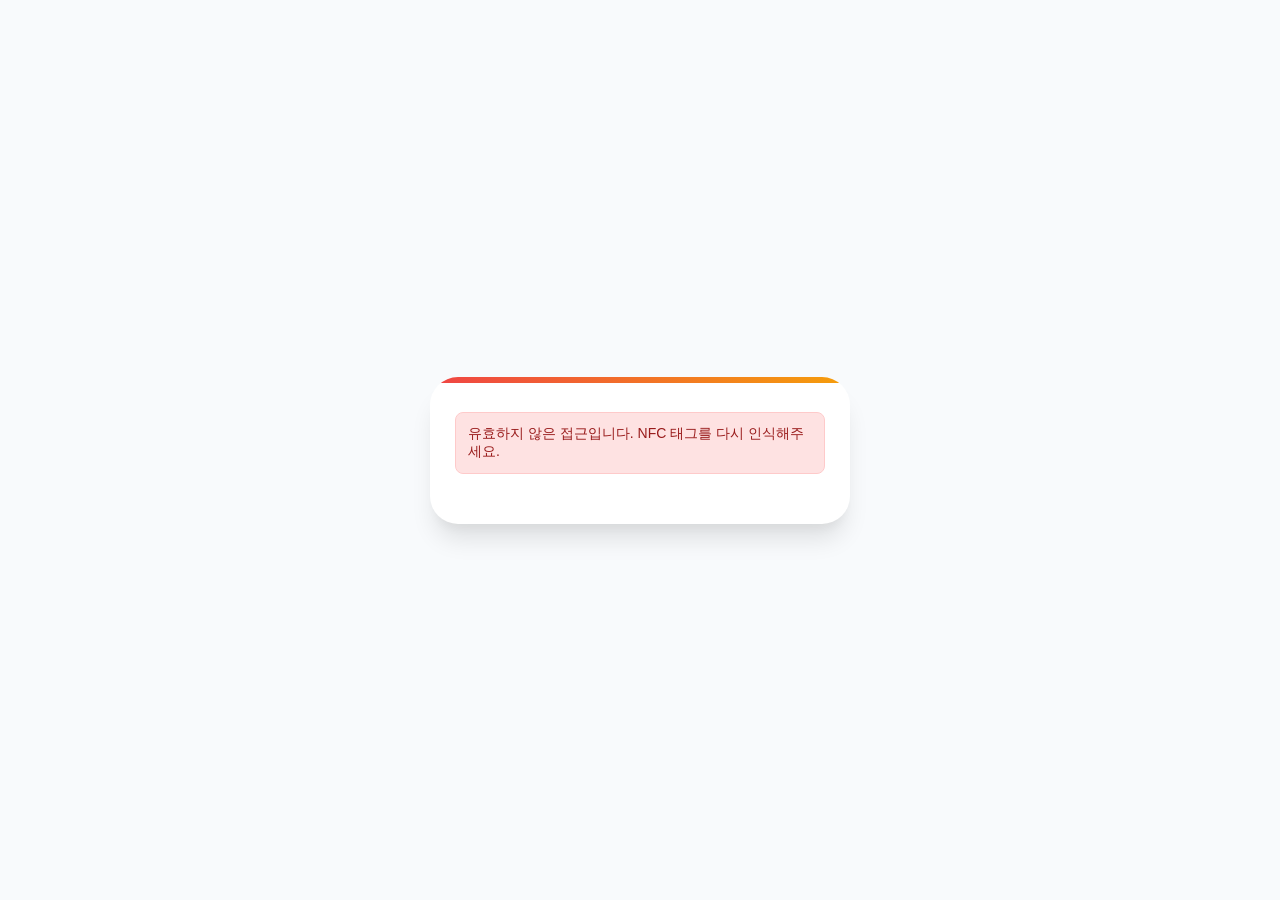
==== commit c84675dd: "Initial commit for PetConnect SOS app" ====
--- a/index.html
+++ b/index.html
@@ -1,479 +1,75 @@
-<!DOCTYPE html>
-<html lang="ko">
-<head>
-    <meta charset="UTF-8">
-    <meta name="viewport" content="width=device-width, initial-scale=1.0">
-    
-    <meta property="og:type" content="website">
-    <meta property="og:url" content="https://cordeliai.github.io/nfc_dog/">
-    <meta property="og:title" content="PetConnect | 스마트 하네스 케어 시스템">
-    <meta property="og:description" content="NFC 하네스 태그로 관리하는 우리 아이 맞춤형 펫테크 플랫폼">
-    <meta property="og:image" content="https://cdn-icons-png.flaticon.com/512/5267/5267332.png">
-    
-    <title>PetConnect | 스마트 하네스 시스템</title>
-    <link rel="stylesheet" href="https://cdnjs.cloudflare.com/ajax/libs/font-awesome/6.5.1/css/all.min.css">
-    
-    <style>
-        * { box-sizing: border-box; margin: 0; padding: 0; font-family: 'Malgun Gothic', sans-serif; }
-        body { background-color: #f1f5f9; display: flex; justify-content: center; min-height: 100vh; }
-
-        .app-container {
-            width: 100%; max-width: 430px; background: #ffffff; box-shadow: 0 10px 30px rgba(0,0,0,0.1);
-            position: relative; display: flex; flex-direction: column; height: 100vh; overflow: hidden;
-        }
-
-        header { background-color: #0f172a; color: #ffffff; padding: 20px 20px 15px 20px; }
-        .header-top { display: flex; justify-content: space-between; align-items: center; margin-bottom: 10px; }
-        .logo { color: #14b8a6; font-weight: bold; letter-spacing: 1px; font-size: 14px; }
-        .badge { background: rgba(20, 184, 166, 0.2); color: #14b8a6; padding: 4px 10px; border-radius: 20px; font-size: 11px; font-weight: bold; }
-        .badge.admin-badge { background: rgba(239, 68, 68, 0.2); color: #ef4444; display: none; }
-        header h1 { font-size: 19px; font-weight: bold; }
-
-        main { flex-grow: 1; padding: 12px; overflow-y: auto; display: flex; flex-direction: column; gap: 10px; padding-bottom: 90px; }
-
-        /* 대시보드 */
-        .dashboard { background: #f8fafc; padding: 12px; border-radius: 14px; border: 1px solid #e2e8f0; }
-        .profile { display: flex; align-items: center; gap: 10px; border-bottom: 1px solid #e2e8f0; padding-bottom: 8px; margin-bottom: 8px; }
-        .profile-icon { width: 32px; height: 32px; background: #14b8a6; border-radius: 50%; display: flex; align-items: center; justify-content: center; color: white; font-size: 14px; }
-        .profile-name { font-size: 15px; font-weight: bold; color: #1e293b; }
-        .stats-grid { display: grid; grid-template-columns: 1fr 1fr; gap: 8px; }
-        .stat-box { background: #ffffff; padding: 6px; border-radius: 10px; text-align: center; border: 1px solid #f1f5f9; }
-        .stat-label { font-size: 10px; color: #64748b; font-weight: bold; }
-        .stat-value { font-size: 12px; font-weight: bold; color: #0f172a; }
-
-        /* 탭 메뉴 */
-        .tab-menu { display: flex; background: #f1f5f9; padding: 4px; border-radius: 10px; margin-bottom: 5px; }
-        .tab-btn { flex: 1; padding: 8px; border: none; background: none; font-size: 12px; font-weight: bold; color: #64748b; cursor: pointer; border-radius: 8px; display: flex; align-items: center; justify-content: center; gap: 4px; }
-        .tab-btn.active { background: #ffffff; color: #0f172a; box-shadow: 0 2px 4px rgba(0,0,0,0.05); }
-
-        .tab-content { display: none; flex-direction: column; gap: 10px; }
-        .tab-content.active { display: flex; }
-
-        /* 정보 수정 폼 */
-        .info-form { display: flex; flex-direction: column; gap: 10px; }
-        .input-group { display: flex; flex-direction: column; gap: 4px; }
-        .input-group label { font-size: 12px; font-weight: bold; color: #475569; padding-left: 4px; }
-        .input-group input, .input-group textarea { padding: 10px; border: 1px solid #cbd5e1; border-radius: 10px; font-size: 14px; outline: none; }
-        .input-group textarea { resize: none; height: 60px; }
-
-        /* 카드 및 버튼 */
-        .card { background: #ffffff; border: 1px solid #e2e8f0; padding: 12px; border-radius: 14px; }
-        .card-title { font-size: 13px; font-weight: bold; color: #1e293b; margin-bottom: 8px; display: flex; align-items: center; gap: 6px; }
-        .btn-main { width: 100%; padding: 12px; background-color: #007aff; color: white; border: none; border-radius: 10px; font-size: 14px; font-weight: bold; cursor: pointer; }
-
-        /* 산책/케어 섹션 */
-        .walk-section { text-align: center; padding: 10px 0; background: #f8fafc; border-radius: 14px; border: 1px dashed #cbd5e1; }
-        .circle-btn { width: 90px; height: 90px; border-radius: 50%; border: 5px solid #f1f5f9; background-color: #0f172a; color: white; font-size: 12px; font-weight: bold; display: inline-flex; flex-direction: column; align-items: center; justify-content: center; gap: 4px; cursor: pointer; }
-        
-        /* 급여 및 나이 선택 */
-        .feed-counter { display: flex; align-items: center; justify-content: center; gap: 15px; margin-bottom: 8px; }
-        .target-select-box { text-align: center; font-size: 11px; color: #64748b; border-top: 1px solid #f1f5f9; padding-top: 8px; margin-top: 4px; }
-        .target-select { padding: 3px 6px; border-radius: 6px; border: 1px solid #cbd5e1; font-size: 11px; outline: none; margin-left: 4px; }
-
-        /* 배변 버튼 그룹 */
-        .poop-group { display: grid; grid-template-columns: repeat(3, 1fr); gap: 6px; }
-        .btn-poop { padding: 10px 4px; border: 1px solid #e2e8f0; background: #f8fafc; border-radius: 10px; font-size: 12px; font-weight: bold; color: #64748b; cursor: pointer; text-align: center; transition: all 0.2s; }
-        .btn-poop i { display: block; font-size: 18px; margin-bottom: 4px; }
-        .btn-poop.active-normal { background: #dcfce7; color: #15803d; border-color: #86efac; }
-        .btn-poop.active-warn { background: #fef9c3; color: #a16207; border-color: #fef08a; }
-        .btn-poop.active-danger { background: #fee2e2; color: #b91c1c; border-color: #fca5a5; }
-
-        /* 우리엔 모달 고해상도 디자인 */
-        .urien-modal { position: fixed; top: 0; left: 0; width: 100%; height: 100%; background: rgba(0,0,0,0.5); display: none; justify-content: center; align-items: center; z-index: 100; padding: 15px; }
-        .urien-screen { background: #f4f6fa; width: 100%; max-width: 380px; height: 85vh; border-radius: 30px; display: flex; flex-direction: column; overflow-y: auto; border: 4px solid #000; box-shadow: 0 20px 40px rgba(0,0,0,0.3); }
-        .urien-header { background: #007aff; color: white; padding: 22px 20px; text-align: left; }
-        .urien-header .sub { font-size: 11px; opacity: 0.9; font-weight: bold; }
-        .urien-header .main-title { font-size: 19px; font-weight: bold; margin-top: 5px; line-height: 1.4; }
-        
-        .urien-body { padding: 15px; display: flex; flex-direction: column; gap: 12px; }
-        .urien-pass-title { font-size: 13px; color: #64748b; font-weight: bold; text-align: right; margin-bottom: 2px; }
-        
-        .urien-main-card { background: white; border-radius: 20px; padding: 20px; border: 1px solid #e2e8f0; position: relative; }
-        .urien-badge-group { display: flex; gap: 6px; margin-bottom: 12px; }
-        .urien-s-badge { background: #e0f2fe; color: #0369a1; font-size: 11px; padding: 3px 8px; border-radius: 6px; font-weight: bold; }
-        .urien-main-card h2 { font-size: 18px; font-weight: bold; color: #1e293b; margin-bottom: 15px; }
-        .urien-info-line { font-size: 12px; color: #475569; margin-bottom: 6px; }
-        .urien-dog-thumb { position: absolute; top: 20px; right: 20px; width: 55px; height: 55px; border-radius: 50%; background: #e2e8f0; display: flex; align-items: center; justify-content: center; font-size: 26px; border: 2px solid #007aff; color: #007aff; }
-
-        .urien-sub-card { background: #1e3a8a; color: white; border-radius: 16px; padding: 15px; display: flex; flex-direction: column; gap: 10px; }
-        .urien-sub-card.light { background: white; color: #1e293b; border: 1px solid #e2e8f0; }
-        .urien-sub-top { display: flex; justify-content: space-between; font-weight: bold; font-size: 14px; }
-        .urien-sub-grid { display: flex; gap: 8px; margin-top: 5px; }
-        .urien-dot-box { width: 45px; height: 35px; background: rgba(255,255,255,0.2); border-radius: 8px; display: flex; align-items: center; justify-content: center; font-size: 14px; }
-        .urien-dot-box.active { background: #007aff; color: white; }
-        .urien-dot-box.light-active { background: #f1f5f9; color: #007aff; border: 1px solid #cbd5e1; }
-
-        /* API 연동 모킹 로더 */
-        .api-loader-overlay { position: fixed; top: 0; left: 0; width: 100%; height: 100%; background: rgba(15, 23, 42, 0.85); display: none; flex-direction: column; justify-content: center; align-items: center; z-index: 200; color: white; text-align: center; }
-        .spinner { width: 50px; height: 50px; border: 5px solid rgba(255,255,255,0.2); border-top: 5px solid #14b8a6; border-radius: 50%; animation: spin 1s linear infinite; margin-bottom: 15px; }
-        @keyframes spin { 0% { transform: rotate(0deg); } 100% { transform: rotate(360deg); } }
-
-        /* 발견자 조회(SOS) 뷰 */
-        .guest-view-section { background: #fff5f5; border: 1px solid #fca5a5; padding: 15px; border-radius: 14px; text-align: center; }
-        .phone-display { background: #ef4444; color: white; padding: 10px; border-radius: 10px; font-size: 18px; font-weight: bold; margin-bottom: 6px; }
-
-        /* 하단 바 */
-        nav { position: absolute; bottom: 0; left: 0; width: 100%; height: 65px; border-top: 1px solid #e2e8f0; background: #ffffff; display: flex; justify-content: space-around; align-items: center; z-index: 10; }
-        .nav-btn { background: none; border: none; cursor: pointer; text-align: center; font-size: 11px; font-weight: bold; color: #94a3b8; }
-        .nav-btn.active { color: #14b8a6; }
-        .nav-btn.owner-lock.unlocked { color: #ef4444; }
-    </style>
-</head>
-<body>
-
-    <div class="app-container">
-        <header>
-            <div class="header-top">
-                <span class="logo">PET-CONNECT</span>
-                <span id="guestBadge" class="badge"><i class="fa-solid fa-eye"></i> 일반 조회 모드</span>
-                <span id="adminBadge" class="badge admin-badge"><i class="fa-solid fa-lock-open"></i> 주인 모드 활성</span>
-            </div>
-            <h1 id="welcomeText">초코 보호자님, 안녕하세요!</h1>
-        </header>
-
-        <main>
-            <div class="dashboard">
-                <div class="profile">
-                    <div class="profile-icon"><i class="fa-solid fa-dog"></i></div>
-                    <div id="dashboardName" class="profile-name">초코 (푸들, 3세)</div>
-                </div>
-                <div class="stats-grid">
-                    <div class="stat-box"><div class="stat-label">⏱️ 이번 주 시간</div><div id="totalAccumulatedTime" class="stat-value">00분 00초</div></div>
-                    <div class="stat-box"><div class="stat-label">🛣️ 이번 주 거리</div><div id="totalAccumulatedKm" class="stat-value">0.00 km</div></div>
-                    <div class="stat-box"><div class="stat-label">🕒 오늘 시간</div><div id="todayTotalTime" class="stat-value">00분 00초</div></div>
-                    <div class="stat-box"><div class="stat-label">🐾 오늘 거리</div><div id="todayTotalKm" class="stat-value">0.00 km</div></div>
-                </div>
-            </div>
-
-            <div id="guestView" class="guest-view-section">
-                <div id="guestPhone" class="phone-display">010-1234-5678</div>
-                <p id="guestNotes" style="font-size:11px; color:#64748b;">겁이 많고 심장 약을 주기적으로 먹어야 합니다.</p>
-            </div>
-
-            <div id="tabMenu" class="tab-menu" style="display: none;">
-                <button id="tabBtn1" class="tab-btn active" onclick="switchTab(1)">산책/케어</button>
-                <button id="tabBtn2" class="tab-btn" onclick="switchTab(2)">우리엔 수첩</button>
-                <button id="tabBtn3" class="tab-btn" onclick="switchTab(3)">정보 수정</button>
-            </div>
-
-            <div id="tabContent1" class="tab-content">
-                <div class="walk-section">
-                    <button id="walkBtn" onclick="handleWalk();" type="button" style="background: none; border: none; outline: none;">
-                        <div class="circle-btn">
-                            <i id="walkIcon" class="fa-solid fa-play" style="color: #14b8a6; font-size: 20px;"></i>
-                            <span id="walkText">산책 시작</span>
-                        </div>
-                    </button>
-                    <div id="timerContainer" style="display: none; margin-top: 8px;">
-                        <div id="timer" style="font-size: 20px; font-weight: bold;">00:00:00</div>
-                        <div id="timerKm" style="font-size: 12px; color: #14b8a6;">0.00 km</div>
-                    </div>
-                </div>
-                
-                <div class="card">
-                    <div class="card-title">오늘 사료 급여</div>
-                    <div class="feed-counter">
-                        <button type="button" style="width:30px; height:30px; border-radius:50%; border:1px solid #ccc; background: white; cursor:pointer;" onclick="changeFeed(-1)">-</button>
-                        <span id="feedCountDisplay" style="font-weight:bold; margin: 0 10px;">0 / 2 회</span>
-                        <button type="button" style="width:30px; height:30px; border-radius:50%; border:1px solid #ccc; background: white; cursor:pointer;" onclick="changeFeed(1)">+</button>
-                    </div>
-                    <div class="target-select-box">
-                        아이 나이별 권장 횟수 설정:
-                        <select id="targetSelect" class="target-select" onchange="updateTargetFeed();">
-                            <option value="2" selected>2회 (성견 기본)</option>
-                            <option value="3">3회 (유견/노령견)</option>
-                            <option value="4">4회 (아기 강아지)</option>
-                        </select>
-                    </div>
-                </div>
-                
-                <div class="card">
-                    <div class="card-title">오늘 배변 체크</div>
-                    <div class="poop-group">
-                        <button id="poopNormal" type="button" class="btn-poop" onclick="selectPoop('normal')">
-                            <i class="fa-solid fa-face-smile"></i>정상
-                        </button>
-                        <button id="poopSoft" type="button" class="btn-poop" onclick="selectPoop('soft')">
-                            <i class="fa-solid fa-droplet"></i>설사
-                        </button>
-                        <button id="poopHard" type="button" class="btn-poop" onclick="selectPoop('hard')">
-                            <i class="fa-solid fa-triangle-exclamation"></i>변비
-                        </button>
-                    </div>
-                </div>
-            </div>
-
-            <div id="tabContent2" class="tab-content">
-                <div class="card" style="text-align: center; padding: 25px 15px;">
-                    <p style="font-size: 13px; color: #64748b; margin-bottom: 15px; line-height: 1.4;">
-                        대한민국 대표 반려동물 플랫폼 <b>'우리엔'</b>의<br>실시간 모바일 진료 수첩 데이터를 하네스에 동기화합니다.
-                    </p>
-                    <button class="btn-main" style="background:#007aff;" onclick="triggerUrienSync()">
-                        <i class="fa-solid fa-rotate"></i> 우리엔 실시간 데이터 연동하기
-                    </button>
-                </div>
-            </div>
-
-            <div id="tabContent3" class="tab-content">
-                <div class="card">
-                    <div class="card-title"><i class="fa-solid fa-pen-to-square"></i> 강아지 정보 등록/수정</div>
-                    <div class="info-form">
-                        <div class="input-group"><label>이름</label><input type="text" id="inputName" placeholder="예: 초코"></div>
-                        <div class="input-group"><label>품종 / 나이</label><input type="text" id="inputBreed" placeholder="예: 푸들, 3세"></div>
-                        <div class="input-group"><label>비상 연락처</label><input type="text" id="inputPhone" placeholder="예: 010-1234-5678"></div>
-                        <div class="input-group"><label>특이사항 (유실 시 발견자 전달용)</label><textarea id="inputNotes" placeholder="예: 겁이 많고 심장 약을 주기적으로 먹어야 합니다."></textarea></div>
-                        <button type="button" class="btn-main" onclick="saveDogInfo()" style="background:#14b8a6;">정보 저장하기</button>
-                    </div>
-                </div>
-                <div style="display: grid; grid-template-columns: 1fr 1fr; gap: 8px;">
-                    <button type="button" onclick="resetWeekly()" style="padding:10px; font-size:11px; border:1px solid #ccc; border-radius:8px; background:white; cursor:pointer;">전체 주간 초기화</button>
-                    <button type="button" onclick="resetToday()" style="padding:10px; font-size:11px; border:1px solid #ccc; border-radius:8px; background:white; cursor:pointer;">오늘 하루 초기화</button>
-                </div>
-            </div>
-        </main>
-
-        <nav>
-            <button class="nav-btn active"><i class="fa-solid fa-house"></i>조회 홈</button>
-            <button id="lockBtn" class="nav-btn owner-lock" onclick="toggleOwnerMode();" type="button">
-                <i id="lockIcon" class="fa-solid fa-lock"></i><span id="lockText">주인 인증</span>
-            </button>
-        </nav>
-    </div>
-
-    <div id="apiLoader" class="api-loader-overlay">
-        <div class="spinner"></div>
-        <h3 id="loaderStatus" style="font-size:16px; font-weight:bold; letter-spacing:0.5px;">uriEn 모바일 클라우드와 통신 중...</h3>
-        <p style="font-size:12px; color:#94a3b8; margin-top:5px;">하네스 내 고유 칩셋 암호화 토큰 검증 중</p>
-    </div>
-
-    <div id="urienModal" class="urien-modal">
-        <div class="urien-screen">
-            <div class="urien-header">
-                <div class="sub">대한민국 대표 반려동물 플랫폼, 우리엔</div>
-                <div class="main-title">우리아이 건강 관리를 위한<br>모바일 진료수첩</div>
-            </div>
-            
-            <div class="urien-body">
-                <div class="urien-pass-title">동반출입 패스</div>
-                
-                <div class="urien-main-card">
-                    <div class="urien-badge-group">
-                        <span class="urien-s-badge" style="background:#007aff; color:white;"><i class="fa-solid fa-check"></i> 광견병 백신</span>
-                        <span class="urien-s-badge">2회차 접종</span>
-                    </div>
-                    <h2>예방접종 완료</h2>
-                    <div class="urien-info-line"><b>이름 |</b> <span id="urienTargetName">초코</span> (레오 데모 변환)</div>
-                    <div class="urien-info-line"><b>대표 병원 |</b> 우리엔 동물병원</div>
-                    <div class="urien-info-line" style="font-family:monospace;"><b>동물등록번호 |</b> 0140700A0001</div>
-                    <div class="urien-dog-thumb"><i class="fa-solid fa-dog"></i></div>
-                </div>
-
-                <div class="urien-sub-card">
-                    <div class="urien-sub-top">
-                        <span>광견병 백신 &gt;</span>
-                        <span style="font-size:11px; opacity:0.8; text-align:right;">총 2회 접종<br>최근 접종일 | 26.03.11</span>
-                    </div>
-                    <div class="urien-sub-grid">
-                        <div class="urien-dot-box active"><i class="fa-solid fa-check"></i></div>
-                        <div class="urien-dot-box active"><i class="fa-solid fa-check"></i></div>
-                        <div class="urien-dot-box"></div>
-                    </div>
-                </div>
-
-                <div class="urien-sub-card light">
-                    <div class="urien-sub-top">
-                        <span>종합백신 &gt;</span>
-                        <span style="font-size:11px; color:#64748b; text-align:right;">총 1회 접종<br>최근 접종일 | 26.01.01</span>
-                    </div>
-                    <div class="urien-sub-grid">
-                        <div class="urien-dot-box light-active"><i class="fa-solid fa-check" style="color:#007aff;"></i></div>
-                        <div class="urien-dot-box"></div>
-                        <div class="urien-dot-box"></div>
-                    </div>
-                </div>
-
-                <button type="button" class="btn-main" style="margin-top:10px; background:#007aff;" onclick="closeUrien()">확인 및 창 닫기</button>
-            </div>
-        </div>
-    </div>
-
-    <script>
-        let isOwnerMode = false; let isWalking = false;
-        let totalSecs = 0; let todaySecs = 0; let totalKm = 0; let todayKm = 0;
-        let feed = 0; let targetFeed = 2; let selectedPoopType = 'none'; let timerInterval = null;
-
-        // 🌟 앱 구동 즉시 영구보존 창고 확인 후 없으면 '초코' 데이터 기본 셋인 주입
-        window.onload = function() {
-            if (!localStorage.getItem('dog_name')) {
-                localStorage.setItem('dog_name', "초코");
-                localStorage.setItem('dog_breed', "푸들, 3세");
-                localStorage.setItem('dog_phone', "010-1234-5678");
-                localStorage.setItem('dog_notes', "겁이 많고 심장 약을 주기적으로 먹어야 합니다.");
-            }
-            loadSavedData();
-            updateDashboard();
-        };
-
-        function triggerUrienSync() {
-            const loader = document.getElementById('apiLoader');
-            const statusText = document.getElementById('loaderStatus');
-            loader.style.display = 'flex';
-            statusText.innerText = "uriEn 모바일 클라우드와 통신 중...";
-            setTimeout(() => { statusText.innerText = "환자 DB 및 백신 접종 이력 동기화 중..."; }, 1000);
-            setTimeout(() => { loader.style.display = 'none'; openUrien(); }, 2000);
-        }
-
-        function saveDogInfo() {
-            const name = document.getElementById('inputName').value || "이름 없음";
-            const breed = document.getElementById('inputBreed').value || "미지정";
-            const phone = document.getElementById('inputPhone').value || "번호 미등록";
-            const notes = document.getElementById('inputNotes').value || "특이사항 없음";
-
-            localStorage.setItem('dog_name', name);
-            localStorage.setItem('dog_breed', breed);
-            localStorage.setItem('dog_phone', phone);
-            localStorage.setItem('dog_notes', notes);
-
-            applyDogUi(name, breed, phone, notes);
-            alert("✅ 변경된 데이터가 하네스 칩셋 브라우저에 실시간 동기화 완료되었습니다!");
-            switchTab(1); 
-        }
-
-        function loadSavedData() {
-            const name = localStorage.getItem('dog_name') || "초코";
-            const breed = localStorage.getItem('dog_breed') || "푸들, 3세";
-            const phone = localStorage.getItem('dog_phone') || "010-1234-5678";
-            const notes = localStorage.getItem('dog_notes') || "겁이 많고 심장 약을 주기적으로 먹어야 합니다.";
-
-            document.getElementById('inputName').value = name;
-            document.getElementById('inputBreed').value = breed;
-            document.getElementById('inputPhone').value = phone;
-            document.getElementById('inputNotes').value = notes;
-            document.getElementById('welcomeText').innerText = name + " 보호자님, 안녕하세요!";
-
-            applyDogUi(name, breed, phone, notes);
-
-            totalSecs = parseInt(localStorage.getItem('totalSecs')) || 0;
-            todaySecs = parseInt(localStorage.getItem('todaySecs')) || 0;
-            totalKm = parseFloat(localStorage.getItem('totalKm')) || 0.0;
-            todayKm = parseFloat(localStorage.getItem('todayKm')) || 0.0;
-
-            feed = parseInt(localStorage.getItem('feed_count')) || 0;
-            targetFeed = parseInt(localStorage.getItem('target_feed')) || 2;
-            document.getElementById('targetSelect').value = targetFeed;
-            document.getElementById('feedCountDisplay').innerText = feed + " / " + targetFeed + " 회";
-
-            selectedPoopType = localStorage.getItem('poop_type') || 'none';
-            selectPoop(selectedPoopType, false);
-        }
-
-        function applyDogUi(name, breed, phone, notes) {
-            document.getElementById('dashboardName').innerText = breed ? `${name} (${breed})` : name;
-            document.getElementById('guestPhone').innerText = phone;
-            document.getElementById('guestNotes').innerText = notes;
-            document.getElementById('urienTargetName').innerText = name;
-        }
-
-        function toggleOwnerMode() {
-            const guestBadge = document.getElementById('guestBadge'); const adminBadge = document.getElementById('adminBadge');
-            const guestView = document.getElementById('guestView'); const tabMenu = document.getElementById('tabMenu');
-            const lockIcon = document.getElementById('lockIcon'); const lockText = document.getElementById('lockText');
-
-            if (!isOwnerMode) {
-                if (prompt("🔒 패스워드 입력 (1234)") === "1234") {
-                    isOwnerMode = true;
-                    guestBadge.style.display = "none"; adminBadge.style.display = "inline-block";
-                    guestView.style.display = "none"; tabMenu.style.display = "flex";
-                    switchTab(1);
-                    lockIcon.className = "fa-solid fa-lock-open"; lockText.innerText = "로그아웃";
-                }
-            } else {
-                isOwnerMode = false;
-                guestBadge.style.display = "inline-block"; adminBadge.style.display = "none";
-                guestView.style.display = "block"; tabMenu.style.display = "none";
-                for(let i=1; i<=3; i++) document.getElementById('tabContent'+i).classList.remove('active');
-                lockIcon.className = "fa-solid fa-lock"; lockText.innerText = "주인 인증";
-            }
-        }
-
-        function switchTab(n) {
-            for(let i=1; i<=3; i++) {
-                document.getElementById('tabBtn'+i).classList.toggle('active', i===n);
-                document.getElementById('tabContent'+i).classList.toggle('active', i===n);
-            }
-        }
-
-        function updateTargetFeed() {
-            targetFeed = parseInt(document.getElementById('targetSelect').value);
-            localStorage.setItem('target_feed', targetFeed);
-            document.getElementById('feedCountDisplay').innerText = feed + " / " + targetFeed + " 회";
-        }
-
-        function changeFeed(n) { 
-            feed += n; if(feed < 0) feed = 0; 
-            localStorage.setItem('feed_count', feed);
-            document.getElementById('feedCountDisplay').innerText = feed + " / " + targetFeed + " 회"; 
-        }
-        
-        function handleWalk() {
-            isWalking = !isWalking;
-            if(isWalking) {
-                document.getElementById('walkText').innerText = "종료";
-                document.getElementById('timerContainer').style.display = "block";
-                let s = 0;
-                timerInterval = setInterval(() => {
-                    s++;
-                    document.getElementById('timer').innerText = new Date(s * 1000).toISOString().substr(11, 8);
-                    document.getElementById('timerKm').innerText = ((s * 1.1) / 1000).toFixed(2) + " km";
-                    todaySecs++; todayKm += 0.0011;
-                }, 1000);
-            } else {
-                clearInterval(timerInterval);
-                document.getElementById('walkText').innerText = "산책 시작";
-                totalSecs += todaySecs; totalKm += todayKm;
-                
-                localStorage.setItem('totalSecs', totalSecs);
-                localStorage.setItem('todaySecs', todaySecs);
-                localStorage.setItem('totalKm', totalKm);
-                localStorage.setItem('todayKm', todayKm);
-
-                updateDashboard();
-                document.getElementById('timerContainer').style.display = "none";
-            }
-        }
-
-        function updateDashboard() {
-            document.getElementById('totalAccumulatedTime').innerText = Math.floor(totalSecs/60) + "분 " + (totalSecs % 60) + "초";
-            document.getElementById('totalAccumulatedKm').innerText = totalKm.toFixed(2) + " km";
-            document.getElementById('todayTotalTime').innerText = Math.floor(todaySecs/60) + "분 " + (todaySecs % 60) + "초";
-            document.getElementById('todayTotalKm').innerText = todayKm.toFixed(2) + " km";
-        }
-        
-        function selectPoop(t, shouldSave = true) { 
-            document.getElementById('poopNormal').className = 'btn-poop' + (t==='normal'?' active-normal':'');
-            document.getElementById('poopSoft').className = 'btn-poop' + (t==='soft'?' active-warn':'');
-            document.getElementById('poopHard').className = 'btn-poop' + (t==='hard'?' active-danger':'');
-            if(shouldSave) localStorage.setItem('poop_type', t);
-        }
-        
-        function openUrien() { document.getElementById('urienModal').style.display = 'flex'; }
-        function closeUrien() { document.getElementById('urienModal').style.display = 'none'; }
-        
-        function resetWeekly() {
-            if(confirm("⏱️ 기록을 초기화하시겠습니까?")) {
-                totalSecs = 0; totalKm = 0;
-                localStorage.setItem('totalSecs', 0); localStorage.setItem('totalKm', 0);
-                updateDashboard();
-            }
-        }
-        function resetToday() {
-            if(confirm("🐾 오늘의 측정 수치를 모두 초기화하시겠습니까?")) {
-                todaySecs = 0; todayKm = 0; feed = 0;
-                localStorage.setItem('todaySecs', 0); localStorage.setItem('todayKm', 0); localStorage.setItem('feed_count', 0); localStorage.setItem('poop_type', 'none');
-                document.getElementById('feedCountDisplay').innerText = "0 / " + targetFeed + " 회"; 
-                selectPoop('none', false); updateDashboard();
-            }
-        }
-    </script>
-</body>
-</html>+<!DOCTYPE html>
+<html lang="ko">
+<head>
+    <meta charset="UTF-8">
+    <meta name="viewport" content="width=device-width, initial-scale=1.0">
+    <title>PetConnect SOS | 접속 중...</title>
+    <link rel="stylesheet" href="style.css">
+    <link rel="stylesheet" href="https://cdnjs.cloudflare.com/ajax/libs/font-awesome/6.5.1/css/all.min.css">
+    <script>
+        // !!!!!!!!!!!!!!!!!!!!!!!!!!!!!!!!!!!!!!!!!!!!!!!!
+        // 구글 앱스 스크립트 배포 후 생성된 URL을 아래에 입력하세요.
+        // !!!!!!!!!!!!!!!!!!!!!!!!!!!!!!!!!!!!!!!!!!!!!!!!
+        const WEB_APP_URL = "https://script.google.com/macros/s/AKfycbw6n6yYfjl-XmmtfQTzbZuoYNISw5Run0rVU8K2gwabM-v_0D5e99VcQE3fftP9sar68A/exec";
+        
+        async function checkStatus() {
+            const urlParams = new URLSearchParams(window.location.search);
+            const tagId = urlParams.get('id');
+
+            if (!tagId) {
+                showError("유효하지 않은 접근입니다. NFC 태그를 다시 인식해주세요.");
+                return;
+            }
+
+            try {
+                // 테스트를 위한 임시 방어 코드 (URL이 입력되지 않았을 때)
+                if(WEB_APP_URL === "YOUR_GOOGLE_APPS_SCRIPT_WEB_APP_URL") {
+                    showError("앱스 스크립트 웹 앱 URL이 설정되지 않았습니다. 코드를 수정해주세요.");
+                    return;
+                }
+
+                // 구글 시트(GAS)에 기기 상태 확인 요청
+                const response = await fetch(`${WEB_APP_URL}?action=check&id=${tagId}`);
+                const data = await response.json();
+
+                if (data.status === 'success') {
+                    if (data.data.isRegistered === 'Y') {
+                        // 등록된 기기이므로 유실견 신고 페이지로 이동
+                        window.location.href = `find.html?id=${tagId}&name=${encodeURIComponent(data.data.petName)}&desc=${encodeURIComponent(data.data.petDesc)}`;
+                    } else if (data.data.isRegistered === 'N') {
+                        // 미등록 기기이므로 가입 페이지로 이동
+                        window.location.href = `register.html?id=${tagId}`;
+                    } else {
+                        showError("기기 상태를 확인할 수 없습니다.");
+                    }
+                } else {
+                    showError("서버 오류: " + data.message);
+                }
+            } catch (error) {
+                console.error("Error:", error);
+                showError("통신 중 오류가 발생했습니다. 인터넷 연결을 확인해주세요.");
+            }
+        }
+
+        function showError(msg) {
+            document.getElementById("loading").classList.add("hidden");
+            const errorBox = document.getElementById("error-box");
+            errorBox.classList.remove("hidden");
+            errorBox.innerText = msg;
+        }
+
+        window.onload = checkStatus;
+    </script>
+</head>
+<body>
+    <div class="container fade-in">
+        <div id="loading">
+            <h1 style="font-size:20px;">디바이스 정보 확인 중</h1>
+            <p class="subtitle">잠시만 기다려주세요...</p>
+            <div class="spinner"></div>
+        </div>
+        
+        <div id="error-box" class="alert-box alert-error hidden"></div>
+    </div>
+</body>
+</html>
--- a/style.css
+++ b/style.css
@@ -0,0 +1,199 @@
+:root {
+    --primary: #ef4444;
+    --primary-hover: #dc2626;
+    --primary-light: #fef2f2;
+    --bg-color: #f8fafc;
+    --card-bg: #ffffff;
+    --text-main: #1e293b;
+    --text-muted: #64748b;
+    --border-color: #cbd5e1;
+    --shadow-sm: 0 4px 6px -1px rgba(0, 0, 0, 0.05), 0 2px 4px -1px rgba(0, 0, 0, 0.03);
+    --shadow-lg: 0 20px 25px -5px rgba(0, 0, 0, 0.1), 0 10px 10px -5px rgba(0, 0, 0, 0.04);
+}
+
+* {
+    box-sizing: border-box;
+    margin: 0;
+    padding: 0;
+    font-family: 'Pretendard', 'Malgun Gothic', sans-serif;
+}
+
+body {
+    background-color: var(--bg-color);
+    display: flex;
+    justify-content: center;
+    align-items: center;
+    min-height: 100vh;
+    padding: 20px;
+    color: var(--text-main);
+}
+
+.container {
+    width: 100%;
+    max-width: 420px;
+    background: var(--card-bg);
+    padding: 35px 25px;
+    border-radius: 28px;
+    box-shadow: var(--shadow-lg);
+    text-align: center;
+    position: relative;
+    overflow: hidden;
+}
+
+/* Optional gradient border effect */
+.container::before {
+    content: '';
+    position: absolute;
+    top: 0; left: 0; right: 0; height: 6px;
+    background: linear-gradient(90deg, #ef4444, #f59e0b);
+}
+
+h1 {
+    font-size: 24px;
+    font-weight: 700;
+    margin-bottom: 8px;
+    color: var(--text-main);
+}
+
+p.subtitle {
+    color: var(--text-muted);
+    font-size: 14px;
+    margin-bottom: 25px;
+    line-height: 1.5;
+}
+
+.input-group {
+    text-align: left;
+    margin-bottom: 16px;
+}
+
+.input-group label {
+    display: block;
+    font-size: 13px;
+    font-weight: 600;
+    margin-bottom: 6px;
+    color: var(--text-muted);
+}
+
+.input-field {
+    width: 100%;
+    padding: 14px 16px;
+    border: 1px solid var(--border-color);
+    border-radius: 12px;
+    font-size: 15px;
+    transition: all 0.3s ease;
+    background-color: #fcfcfc;
+}
+
+.input-field:focus {
+    outline: none;
+    border-color: var(--primary);
+    box-shadow: 0 0 0 3px rgba(239, 68, 68, 0.2);
+    background-color: #ffffff;
+}
+
+.btn {
+    width: 100%;
+    padding: 16px;
+    background: var(--primary);
+    color: white;
+    border: none;
+    border-radius: 14px;
+    font-size: 16px;
+    font-weight: bold;
+    cursor: pointer;
+    transition: background 0.3s ease, transform 0.1s ease;
+    box-shadow: var(--shadow-sm);
+    margin-top: 10px;
+}
+
+.btn:hover {
+    background: var(--primary-hover);
+}
+
+.btn:active {
+    transform: scale(0.98);
+}
+
+/* Loading Spinner */
+.spinner {
+    width: 40px;
+    height: 40px;
+    border: 4px solid rgba(239, 68, 68, 0.2);
+    border-left-color: var(--primary);
+    border-radius: 50%;
+    animation: spin 1s linear infinite;
+    margin: 30px auto;
+}
+
+@keyframes spin {
+    0% { transform: rotate(0deg); }
+    100% { transform: rotate(360deg); }
+}
+
+/* Animations */
+.fade-in {
+    animation: fadeIn 0.5s ease forwards;
+}
+
+@keyframes fadeIn {
+    from { opacity: 0; transform: translateY(10px); }
+    to { opacity: 1; transform: translateY(0); }
+}
+
+/* Pet Info Card */
+.pet-info {
+    background: var(--primary-light);
+    padding: 20px;
+    border-radius: 16px;
+    margin: 20px 0;
+    border: 1px solid #fca5a5;
+    text-align: left;
+}
+
+.pet-info .name {
+    font-size: 20px;
+    font-weight: 800;
+    color: var(--primary-hover);
+    margin-bottom: 8px;
+    display: flex;
+    align-items: center;
+    gap: 8px;
+}
+
+.pet-info .desc {
+    font-size: 14px;
+    color: #475569;
+    line-height: 1.6;
+    background: white;
+    padding: 10px 12px;
+    border-radius: 8px;
+    border-left: 3px solid var(--primary);
+}
+
+.alert-icon {
+    font-size: 56px;
+    color: var(--primary);
+    margin-bottom: 15px;
+    animation: pulse 2s infinite;
+}
+
+@keyframes pulse {
+    0% { transform: scale(1); }
+    50% { transform: scale(1.08); }
+    100% { transform: scale(1); }
+}
+
+.hidden {
+    display: none !important;
+}
+
+.alert-box {
+    padding: 12px;
+    border-radius: 8px;
+    margin-bottom: 15px;
+    font-size: 14px;
+    text-align: left;
+}
+.alert-success { background-color: #dcfce7; color: #166534; border: 1px solid #bbf7d0; }
+.alert-error { background-color: #fee2e2; color: #991b1b; border: 1px solid #fecaca; }
